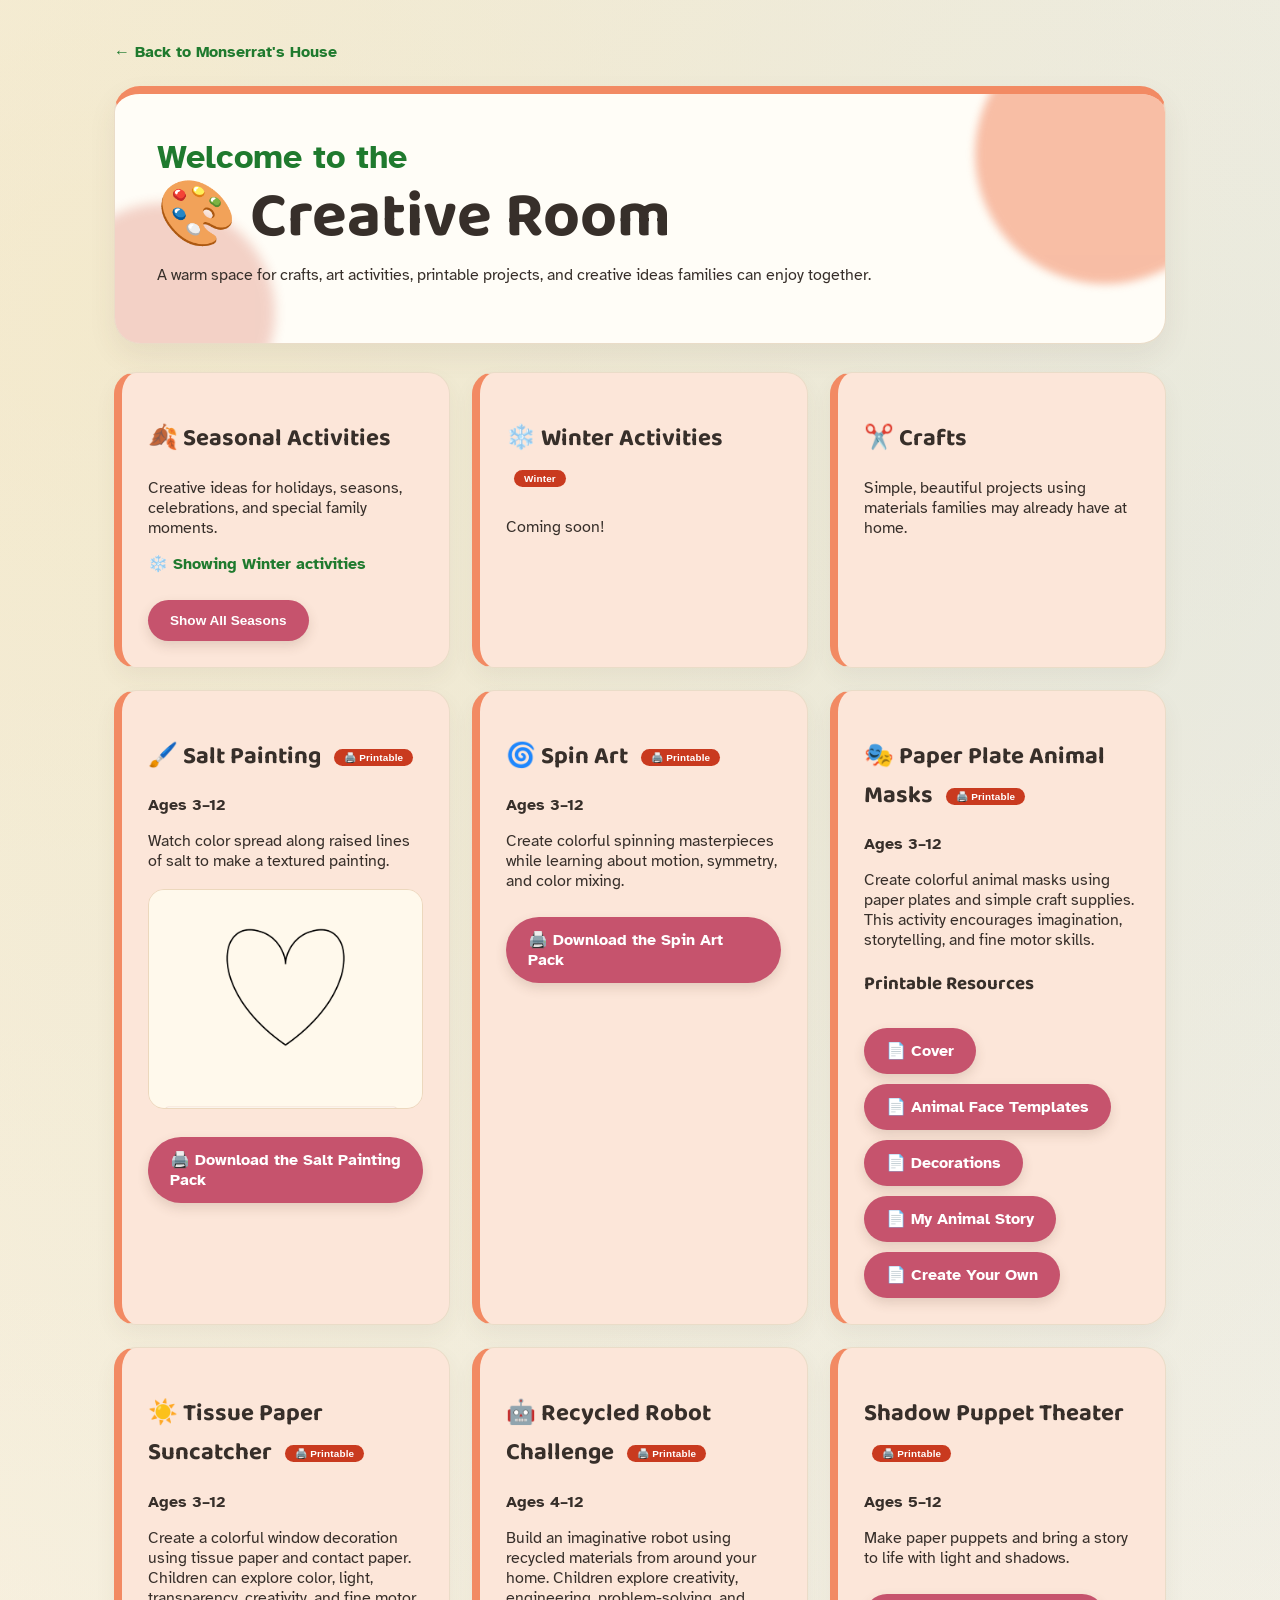
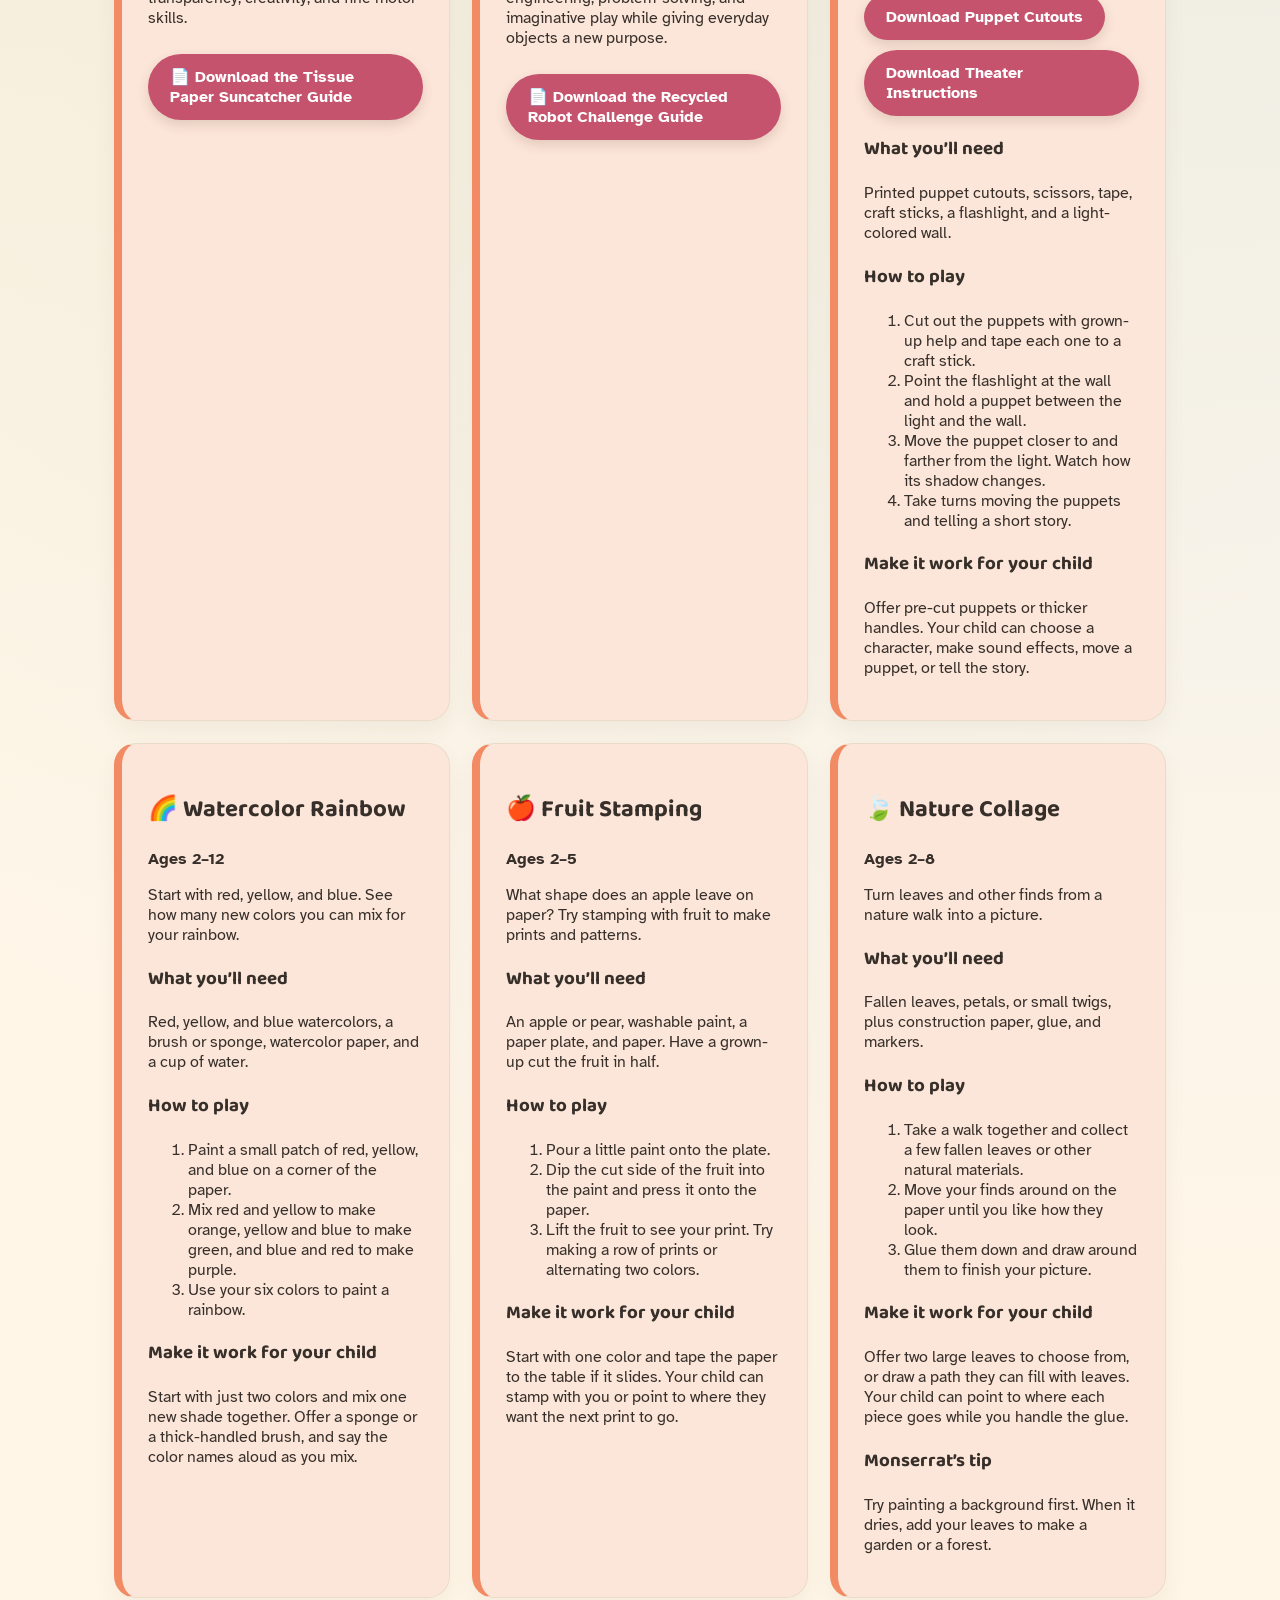
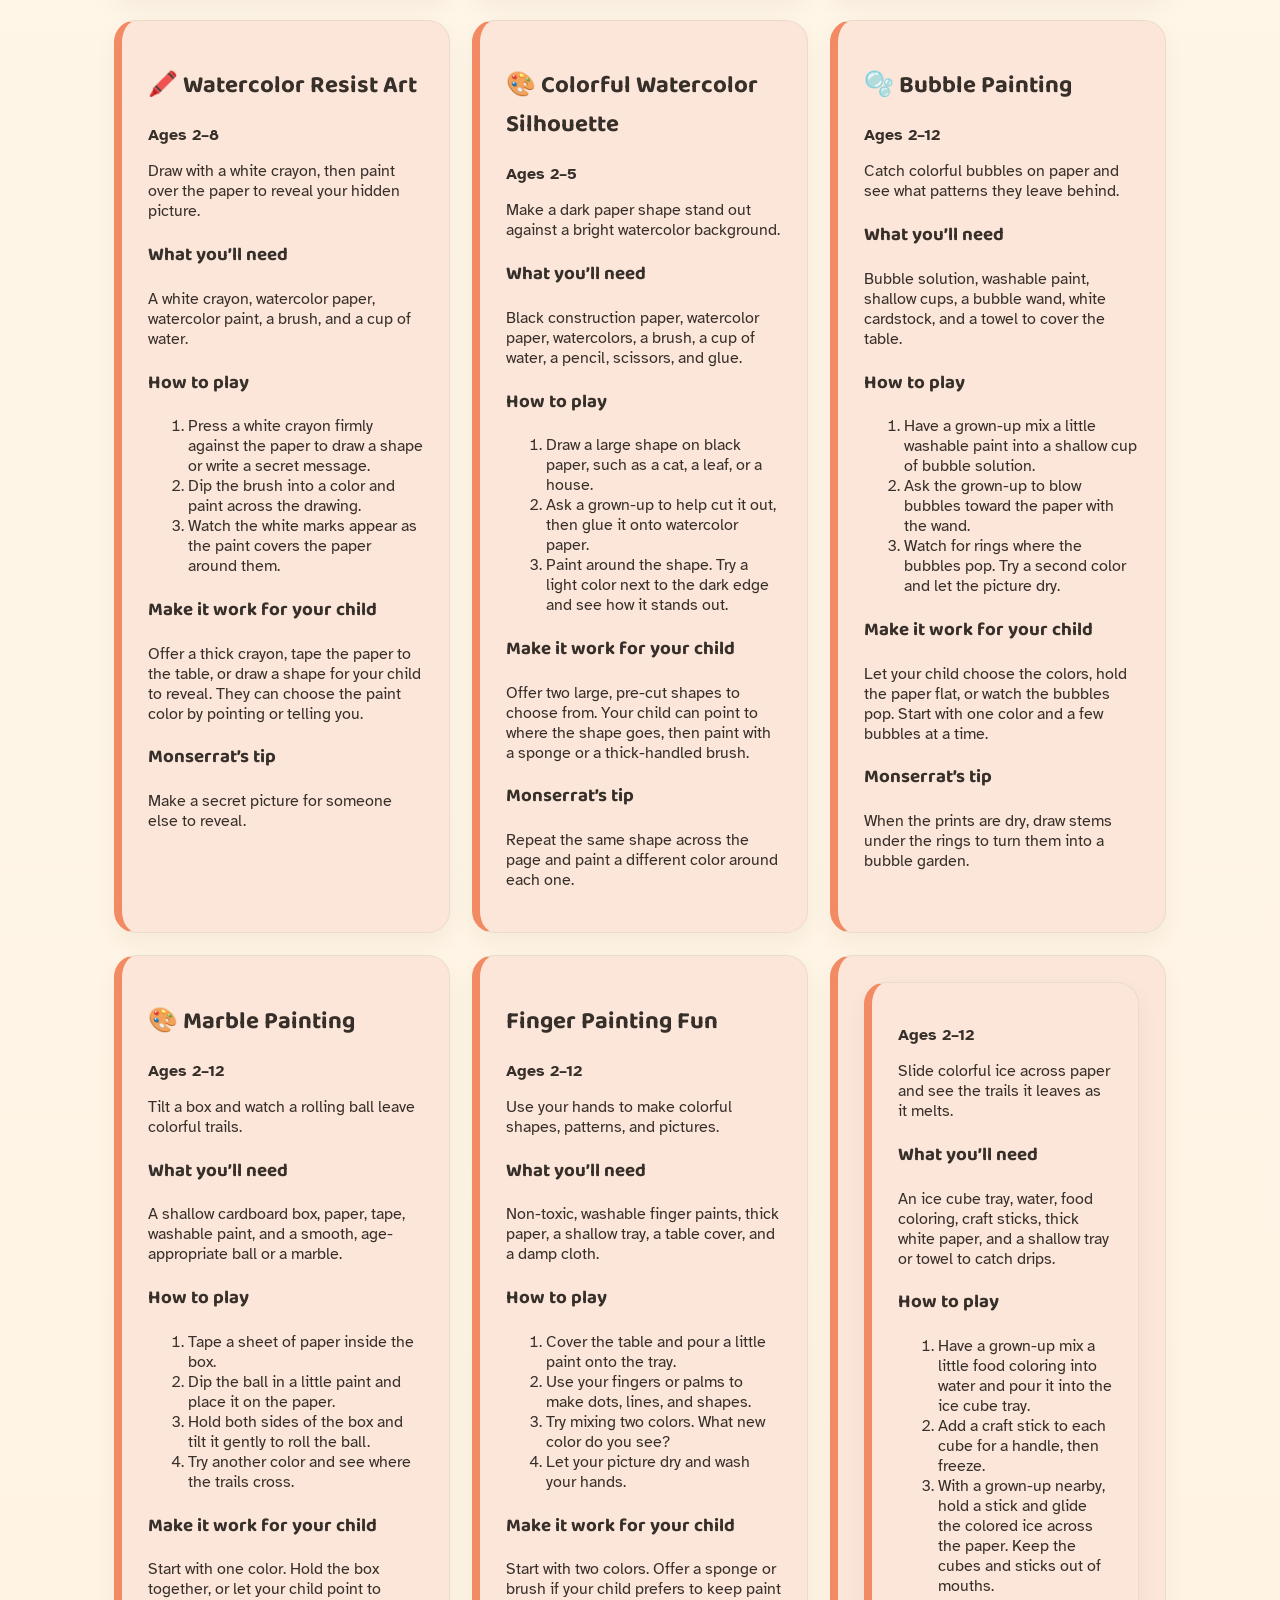
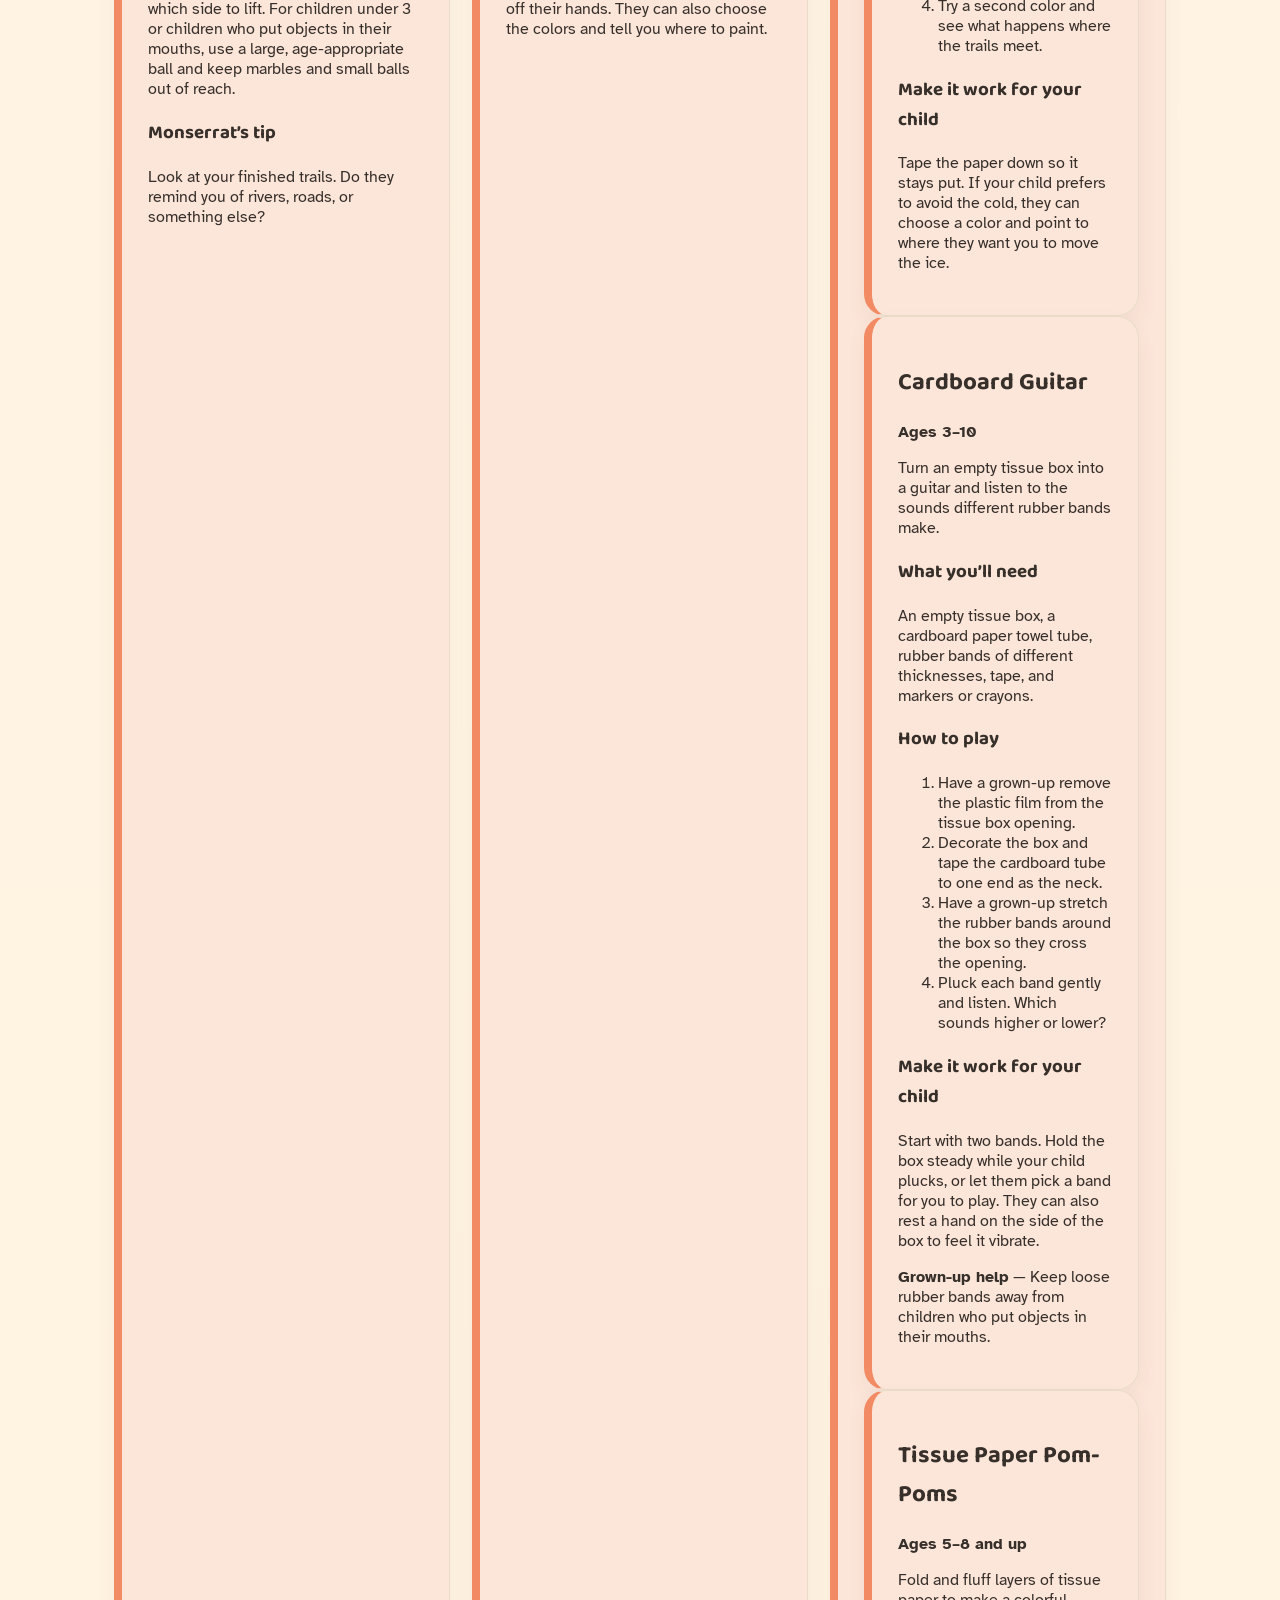
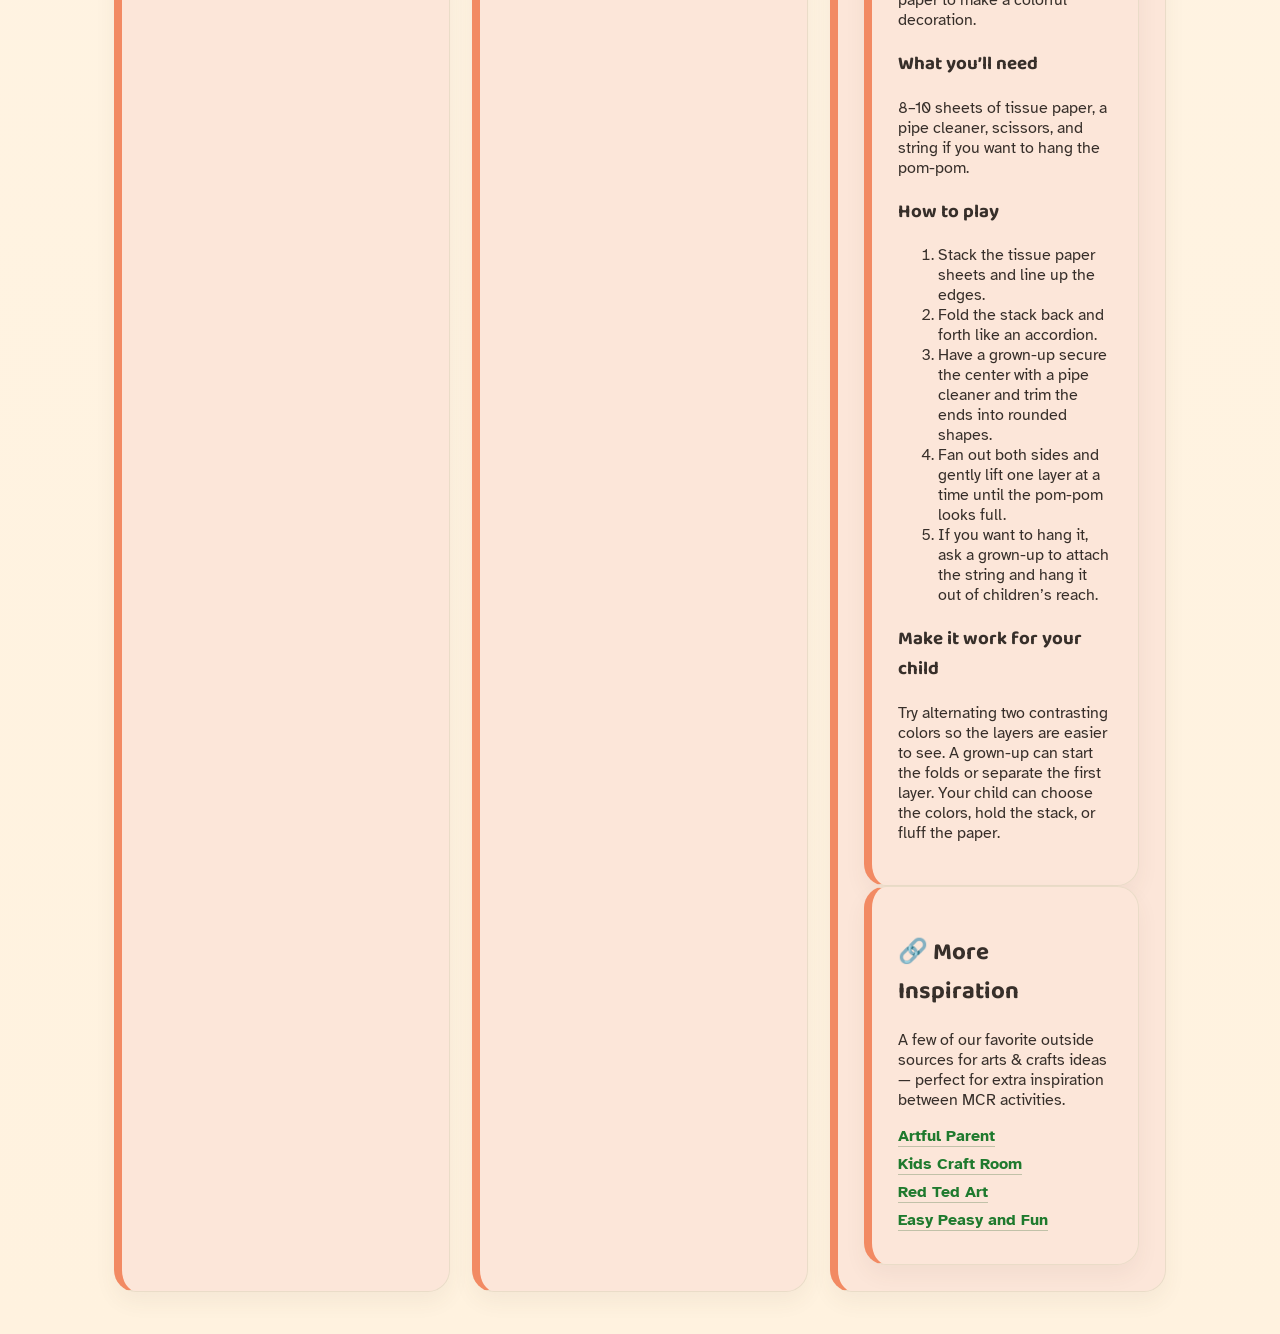
==== creative-room.html @ 38907b96 "Update creative-room.html" ====
<!DOCTYPE html>
<html lang="en">
<head>
  <meta charset="UTF-8" />
  <meta name="viewport" content="width=device-width, initial-scale=1.0" />
  <title>Creative Room | Monserrat's Creative Room</title>
  <link rel="stylesheet" href="style.css" />
</head>
<body>
<a href="#main-content" class="skip-link">Skip to main content</a>
  <main class="room-page creative-page" id="main-content">
    <a class="back-home" href="index.html">← Back to Monserrat's House</a>
    <section class="room-hero">
      <p class="eyebrow">Welcome to the</p>
      <h1>🎨 Creative Room</h1>
      <p>
        A warm space for crafts, art activities, printable projects, and creative ideas families can enjoy together.
      </p>
    </section>

    <section class="room-grid">

      <article>
        <h2>🍂 Seasonal Activities</h2>
        <p>Creative ideas for holidays, seasons, celebrations, and special family moments.</p>
        <p id="season-label" class="season-label"></p>
        <button id="season-toggle" class="download-btn season-toggle-btn" type="button">Show All Seasons</button>
      </article>

      <article class="season-card" data-season="fall">
        <h2>🍁 Leaf Rubbing Art <span class="badge">Fall</span></h2>
        <p><strong>Ages 3–12</strong></p>
        <p>
          Collect a few fallen leaves on a walk, place them under a sheet of
          paper, and rub a crayon sideways across the surface to reveal each
          leaf's veins and shape. A simple way to explore texture, patterns,
          and the outdoors together.
        </p>
      </article>

      <article class="season-card" data-season="fall">
        <h2>🎃 Pumpkin Patch Counting <span class="badge">Fall</span></h2>
        <p><strong>Ages 3–5</strong></p>
        <p>
          Using mini pumpkins (real or drawn), practice counting, sorting by
          size, or simple addition — "if we have 3 big pumpkins and 2 small
          ones, how many altogether?" A hands-on way to mix seasonal fun with
          early math.
        </p>
      </article>

      <article class="season-card" data-season="winter" style="display:none;">
        <h2>❄️ Winter Activities <span class="badge">Winter</span></h2>
        <p>Coming soon!</p>
      </article>

      <article class="season-card" data-season="spring" style="display:none;">
        <h2>🌱 Spring Activities <span class="badge">Spring</span></h2>
        <p>Coming soon!</p>
      </article>

      <article class="season-card" data-season="summer" style="display:none;">
        <h2>☀️ Summer Activities <span class="badge">Summer</span></h2>
        <p>Coming soon!</p>
      </article>

      <article>
        <h2>✂️ Crafts</h2>
        <p>Simple, beautiful projects using materials families may already have at home.</p>
      </article>

      <article>
        <h2>🖌️ Salt Painting <span class="badge">🖨️ Printable</span></h2>
        <p><strong>Ages 3–12</strong></p>
        <p>Watch color spread along raised lines of salt to make a textured painting.</p>
        <img
          class="printable-preview"
          src="./printables/creative-room/salt-painting/MCR_Salt_Painting_Pack_Preview.png"
          alt="Preview of the Salt Painting printable pack"
        >
        <a
          class="download-btn"
          href="/printables/creative-room/salt-painting/MCR_Salt_Painting_Pack_Complete.pdf"
          download>
          🖨️ Download the Salt Painting Pack
        </a>
      </article>

      <article>
        <h2>🌀 Spin Art <span class="badge">🖨️ Printable</span></h2>
        <p><strong>Ages 3–12</strong></p>
        <p>
          Create colorful spinning masterpieces while learning about motion,
          symmetry, and color mixing.
        </p>
        <a
          class="download-btn"
          href="/printables/creative-room/Spin-art/Activity_10_Spin_Art_Pack.pdf"
          download>
          🖨️ Download the Spin Art Pack
        </a>
      </article>

      <article>
        <h2>🎭 Paper Plate Animal Masks <span class="badge">🖨️ Printable</span></h2>
        <p><strong>Ages 3–12</strong></p>
        <p>
          Create colorful animal masks using paper plates and simple craft supplies.
          This activity encourages imagination, storytelling, and fine motor skills.
        </p>
        <h3>Printable Resources</h3>
        <a class="download-btn"
          href="printables/creative-room/paper-plate-animal-masks/Activity_13_Cover.pdf"
          download>
          📄 Cover
        </a>
        <a class="download-btn"
          href="printables/creative-room/paper-plate-animal-masks/Activity_13_Animal_Face_Templates.pdf"
          download>
          📄 Animal Face Templates
        </a>
        <a class="download-btn"
          href="printables/creative-room/paper-plate-animal-masks/Activity_13_Decorations.pdf"
          download>
          📄 Decorations
        </a>
        <a class="download-btn"
          href="printables/creative-room/paper-plate-animal-masks/Activity_13_My_animal_Story.pdf"
          download>
          📄 My Animal Story
        </a>
        <a class="download-btn"
          href="printables/creative-room/paper-plate-animal-masks/Activity_13_Create_Your_Own.pdf"
          download>
          📄 Create Your Own
        </a>
      </article>

      <article>
        <h2>☀️ Tissue Paper Suncatcher <span class="badge">🖨️ Printable</span></h2>
        <p><strong>Ages 3–12</strong></p>
        <p>
          Create a colorful window decoration using tissue paper and contact paper.
          Children can explore color, light, transparency, creativity, and fine motor skills.
        </p>
        <a
          class="download-btn"
          href="printables/creative-room/tissue-paper-suncatcher/Tissue_Paper_Suncatcher.pdf"
          download>
          📄 Download the Tissue Paper Suncatcher Guide
        </a>
      </article>

      <article>
        <h2>🤖 Recycled Robot Challenge <span class="badge">🖨️ Printable</span></h2>
        <p><strong>Ages 4–12</strong></p>
        <p>
          Build an imaginative robot using recycled materials from around your home.
          Children explore creativity, engineering, problem-solving, and imaginative play while giving everyday objects a new purpose.
        </p>
        <a
          class="download-btn"
          href="printables/creative-room/Recycled-Robot-Challenge/Recycled_Robot_Challenge.pdf"
          download>
          📄 Download the Recycled Robot Challenge Guide
        </a>
      </article>

      <article>
        <h2>Shadow Puppet Theater <span class="badge">🖨️ Printable</span></h2>
        <p><strong>Ages 5–12</strong></p>
        <p>Make paper puppets and bring a story to life with light and shadows.</p>
        <div>
          <a class="download-btn" href="/printables/creative-room/Shadow-puppet-theater/MCR_Shadow_Puppet_Cutouts.pdf" download>Download Puppet Cutouts</a>
          <a class="download-btn" href="/printables/creative-room/Shadow-puppet-theater/MCR_Shadow_Puppet_Instructions.pdf" download>Download Theater Instructions</a>
        </div>
        <h3>What you’ll need</h3>
        <p>Printed puppet cutouts, scissors, tape, craft sticks, a flashlight, and a light-colored wall.</p>
        <h3>How to play</h3>
        <ol>
          <li>Cut out the puppets with grown-up help and tape each one to a craft stick.</li>
          <li>Point the flashlight at the wall and hold a puppet between the light and the wall.</li>
          <li>Move the puppet closer to and farther from the light. Watch how its shadow changes.</li>
          <li>Take turns moving the puppets and telling a short story.</li>
        </ol>
        <h3>Make it work for your child</h3>
        <p>Offer pre-cut puppets or thicker handles. Your child can choose a character, make sound effects, move a puppet, or tell the story.</p>
      </article>

  <article>
  <h2>🌈 Watercolor Rainbow</h2>
        <p><strong>Ages 2–12</strong></p>
  <p>Start with red, yellow, and blue. See how many new colors you can mix for your rainbow.</p>

  <h3>What you’ll need</h3>
  <p>Red, yellow, and blue watercolors, a brush or sponge, watercolor paper, and a cup of water.</p>

  <h3>How to play</h3>
  <ol>
    <li>Paint a small patch of red, yellow, and blue on a corner of the paper.</li>
    <li>Mix red and yellow to make orange, yellow and blue to make green, and blue and red to make purple.</li>
    <li>Use your six colors to paint a rainbow.</li>
  </ol>

  <h3>Make it work for your child</h3>
  <p>Start with just two colors and mix one new shade together. Offer a sponge or a thick-handled brush, and say the color names aloud as you mix.</p>
</article>
      <article>
  <h2>🍎 Fruit Stamping</h2>
        <p><strong>Ages 2–5</strong></p>
  <p>What shape does an apple leave on paper? Try stamping with fruit to make prints and patterns.</p>

  <h3>What you’ll need</h3>
  <p>An apple or pear, washable paint, a paper plate, and paper. Have a grown-up cut the fruit in half.</p>

  <h3>How to play</h3>
  <ol>
    <li>Pour a little paint onto the plate.</li>
    <li>Dip the cut side of the fruit into the paint and press it onto the paper.</li>
    <li>Lift the fruit to see your print. Try making a row of prints or alternating two colors.</li>
  </ol>

  <h3>Make it work for your child</h3>
  <p>Start with one color and tape the paper to the table if it slides. Your child can stamp with you or point to where they want the next print to go.</p>
</article>

<article>
  <h2>🍃 Nature Collage</h2>
        <p><strong>Ages 2–8</strong></p>
  <p>Turn leaves and other finds from a nature walk into a picture.</p>

  <h3>What you’ll need</h3>
  <p>Fallen leaves, petals, or small twigs, plus construction paper, glue, and markers.</p>

  <h3>How to play</h3>
  <ol>
    <li>Take a walk together and collect a few fallen leaves or other natural materials.</li>
    <li>Move your finds around on the paper until you like how they look.</li>
    <li>Glue them down and draw around them to finish your picture.</li>
  </ol>

  <h3>Make it work for your child</h3>
  <p>Offer two large leaves to choose from, or draw a path they can fill with leaves. Your child can point to where each piece goes while you handle the glue.</p>

  <h3>Monserrat’s tip</h3>
  <p>Try painting a background first. When it dries, add your leaves to make a garden or a forest.</p>
</article>

<article>
  <h2>🖍️ Watercolor Resist Art</h2>
        <p><strong>Ages 2–8</strong></p>
  <p>Draw with a white crayon, then paint over the paper to reveal your hidden picture.</p>

  <h3>What you’ll need</h3>
  <p>A white crayon, watercolor paper, watercolor paint, a brush, and a cup of water.</p>

  <h3>How to play</h3>
  <ol>
    <li>Press a white crayon firmly against the paper to draw a shape or write a secret message.</li>
    <li>Dip the brush into a color and paint across the drawing.</li>
    <li>Watch the white marks appear as the paint covers the paper around them.</li>
  </ol>

  <h3>Make it work for your child</h3>
  <p>Offer a thick crayon, tape the paper to the table, or draw a shape for your child to reveal. They can choose the paint color by pointing or telling you.</p>

  <h3>Monserrat’s tip</h3>
  <p>Make a secret picture for someone else to reveal.</p>
</article>

<article>
  <h2>🎨 Colorful Watercolor Silhouette</h2>
        <p><strong>Ages 2–5</strong></p>
  <p>Make a dark paper shape stand out against a bright watercolor background.</p>

  <h3>What you’ll need</h3>
  <p>Black construction paper, watercolor paper, watercolors, a brush, a cup of water, a pencil, scissors, and glue.</p>

  <h3>How to play</h3>
  <ol>
    <li>Draw a large shape on black paper, such as a cat, a leaf, or a house.</li>
    <li>Ask a grown-up to help cut it out, then glue it onto watercolor paper.</li>
    <li>Paint around the shape. Try a light color next to the dark edge and see how it stands out.</li>
  </ol>

  <h3>Make it work for your child</h3>
  <p>Offer two large, pre-cut shapes to choose from. Your child can point to where the shape goes, then paint with a sponge or a thick-handled brush.</p>

  <h3>Monserrat’s tip</h3>
  <p>Repeat the same shape across the page and paint a different color around each one.</p>
</article>
<article>
  <h2>🫧 Bubble Painting</h2>
        <p><strong>Ages 2–12</strong></p>
  <p>Catch colorful bubbles on paper and see what patterns they leave behind.</p>

  <h3>What you’ll need</h3>
  <p>Bubble solution, washable paint, shallow cups, a bubble wand, white cardstock, and a towel to cover the table.</p>

  <h3>How to play</h3>
  <ol>
    <li>Have a grown-up mix a little washable paint into a shallow cup of bubble solution.</li>
    <li>Ask the grown-up to blow bubbles toward the paper with the wand.</li>
    <li>Watch for rings where the bubbles pop. Try a second color and let the picture dry.</li>
  </ol>

  <h3>Make it work for your child</h3>
  <p>Let your child choose the colors, hold the paper flat, or watch the bubbles pop. Start with one color and a few bubbles at a time.</p>

  <h3>Monserrat’s tip</h3>
    <p>When the prints are dry, draw stems under the rings to turn them into a bubble garden.</p>
</article>

<article>
  <h2>🎨 Marble Painting</h2>
        <p><strong>Ages 2–12</strong></p>
  <p>Tilt a box and watch a rolling ball leave colorful trails.</p>

  <h3>What you’ll need</h3>
  <p>A shallow cardboard box, paper, tape, washable paint, and a smooth, age-appropriate ball or a marble.</p>

  <h3>How to play</h3>
  <ol>
    <li>Tape a sheet of paper inside the box.</li>
    <li>Dip the ball in a little paint and place it on the paper.</li>
    <li>Hold both sides of the box and tilt it gently to roll the ball.</li>
    <li>Try another color and see where the trails cross.</li>
  </ol>

  <h3>Make it work for your child</h3>
  <p>Start with one color. Hold the box together, or let your child point to which side to lift. For children under 3 or children who put objects in their mouths, use a large, age-appropriate ball and keep marbles and small balls out of reach.</p>

  <h3>Monserrat’s tip</h3>
  <p>Look at your finished trails. Do they remind you of rivers, roads, or something else?</p>
</article>

  <article id="finger-painting-fun">
<h2>Finger Painting Fun</h2>
  <p><strong>Ages 2–12</strong></p>
  <p>Use your hands to make colorful shapes, patterns, and pictures.</p>

  <h3>What you’ll need</h3>
  <p>Non-toxic, washable finger paints, thick paper, a shallow tray,
    a table cover, and a damp cloth.</p>

  <h3>How to play</h3>
  <ol>
    <li>Cover the table and pour a little paint onto the tray.</li>
    <li>Use your fingers or palms to make dots, lines, and shapes.</li>
    <li>Try mixing two colors. What new color do you see?</li>
    <li>Let your picture dry and wash your hands.</li>
  </ol>

  <h3>Make it work for your child</h3>
  <p>Start with two colors. Offer a sponge or brush if your child
    prefers to keep paint off their hands. They can also choose the
    colors and tell you where to paint.</p>
</article>
<article>
 <article id="ice-painting">
  <p><strong>Ages 2–12</strong></p>
  <p>Slide colorful ice across paper and see the trails it leaves as it melts.</p>

  <h3>What you’ll need</h3>
  <p>An ice cube tray, water, food coloring, craft sticks, thick white paper,
    and a shallow tray or towel to catch drips.</p>

  <h3>How to play</h3>
  <ol>
    <li>Have a grown-up mix a little food coloring into water and pour it
      into the ice cube tray.</li>
    <li>Add a craft stick to each cube for a handle, then freeze.</li>
    <li>With a grown-up nearby, hold a stick and glide the colored ice
      across the paper. Keep the cubes and sticks out of mouths.</li>
    <li>Try a second color and see what happens where the trails meet.</li>
  </ol>

  <h3>Make it work for your child</h3>
  <p>Tape the paper down so it stays put. If your child prefers to avoid
    the cold, they can choose a color and point to where they want you
    to move the ice.</p>
</article>

<article>
  <h2>Cardboard Guitar</h2>
  <p><strong>Ages 3–10</strong></p>
  <p>Turn an empty tissue box into a guitar and listen to the sounds
    different rubber bands make.</p>

  <h3>What you’ll need</h3>
  <p>An empty tissue box, a cardboard paper towel tube, rubber bands
    of different thicknesses, tape, and markers or crayons.</p>

  <h3>How to play</h3>
  <ol>
    <li>Have a grown-up remove the plastic film from the tissue box opening.</li>
    <li>Decorate the box and tape the cardboard tube to one end as the neck.</li>
    <li>Have a grown-up stretch the rubber bands around the box so they
      cross the opening.</li>
    <li>Pluck each band gently and listen. Which sounds higher or lower?</li>
  </ol>

  <h3>Make it work for your child</h3>
  <p>Start with two bands. Hold the box steady while your child plucks,
    or let them pick a band for you to play. They can also rest a hand
    on the side of the box to feel it vibrate.</p>

  <p><strong>Grown-up help</strong> — Keep loose rubber bands away from
    children who put objects in their mouths.</p>
</article>

<article>
  <h2>Tissue Paper Pom-Poms</h2>
  <p><strong>Ages 5–8 and up</strong></p>
  <p>Fold and fluff layers of tissue paper to make a colorful decoration.</p>

  <h3>What you’ll need</h3>
  <p>8–10 sheets of tissue paper, a pipe cleaner, scissors,
    and string if you want to hang the pom-pom.</p>

  <h3>How to play</h3>
  <ol>
    <li>Stack the tissue paper sheets and line up the edges.</li>
    <li>Fold the stack back and forth like an accordion.</li>
    <li>Have a grown-up secure the center with a pipe cleaner
      and trim the ends into rounded shapes.</li>
    <li>Fan out both sides and gently lift one layer at a time
      until the pom-pom looks full.</li>
    <li>If you want to hang it, ask a grown-up to attach the string
      and hang it out of children’s reach.</li>
  </ol>

  <h3>Make it work for your child</h3>
  <p>Try alternating two contrasting colors so the layers are easier
    to see. A grown-up can start the folds or separate the first layer.
    Your child can choose the colors, hold the stack, or fluff the paper.</p>
</article>

<article>
  <h2>🔗 More Inspiration</h2>
  <p>A few of our favorite outside sources for arts &amp; crafts ideas — perfect for extra inspiration between MCR activities.</p>
  <ul class="link-list">
    <li><a href="https://artfulparent.com" target="_blank" rel="noopener">Artful Parent</a></li>
    <li><a href="https://kidscraftroom.com" target="_blank" rel="noopener">Kids Craft Room</a></li>
    <li><a href="https://www.redtedart.com" target="_blank" rel="noopener">Red Ted Art</a></li>
    <li><a href="https://www.easypeasyandfun.com" target="_blank" rel="noopener">Easy Peasy and Fun</a></li>
  </ul>
</article>

    </section>

    <script>
      (function () {
        var month = new Date().getMonth();
        var season;
        if (month >= 8 && month <= 10) season = "fall";
        else if (month === 11 || month <= 1) season = "winter";
        else if (month >= 2 && month <= 4) season = "spring";
        else season = "summer";

        var labels = {
          fall: "🍂 Showing Fall activities",
          winter: "❄️ Showing Winter activities",
          spring: "🌱 Showing Spring activities",
          summer: "☀️ Showing Summer activities"
        };

        var cards = document.querySelectorAll(".season-card");
        var label = document.getElementById("season-label");
        var toggleBtn = document.getElementById("season-toggle");
        var showingAll = false;

        function applyFilter() {
          cards.forEach(function (card) {
            var matches = card.getAttribute("data-season") === season;
            card.style.display = (showingAll || matches) ? "" : "none";
          });
          label.textContent = showingAll ? "Showing all seasons" : labels[season];
          toggleBtn.textContent = showingAll ? "Show Current Season Only" : "Show All Seasons";
        }

        toggleBtn.addEventListener("click", function () {
          showingAll = !showingAll;
          applyFilter();
        });

        applyFilter();
      })();
    </script>

  </main>
</body>
</html>
---- style.css ----
@import url('https://fonts.googleapis.com/css2?family=Atkinson+Hyperlegible&family=Baloo+2:wght@500;700;800&display=swap');

* { box-sizing: border-box; }

:root {
  --cream: #fff8ed;
  --paper: #fffdf7;
  --ink: #372f2a;
  --sage: #1f7a2e;
  --coral: #c93a1f;
  --border: #eadcc8;
  --shadow: 0 18px 45px rgba(90, 70, 45, .14);
}

html { scroll-behavior: smooth; }

h1, h2, h3 {
  font-family: "Baloo 2", Georgia, sans-serif;
}

body {
  margin: 0;
  color: var(--ink);
  font-family: "Atkinson Hyperlegible", Georgia, "Times New Roman", serif;
  background:
    radial-gradient(circle at 8% 4%, rgba(246, 222, 160, .42), transparent 30%),
    radial-gradient(circle at 92% 7%, rgba(207, 226, 239, .55), transparent 32%),
    linear-gradient(180deg, #fff8ed, #fff2df);
}

.topbar {
  display: grid;
  grid-template-columns: auto minmax(260px, 520px) auto;
  gap: 28px;
  align-items: center;
  padding: 24px 34px 16px;
}

.brand {
  display: flex;
  align-items: center;
  gap: 12px;
  text-decoration: none;
  color: inherit;
}

.brand-house { font-size: 2.7rem; }
.brand-butterfly { font-size: 1.9rem; }

.brand-name {
  display: block;
  font-family: Arial, sans-serif;
  font-size: 2.75rem;
  font-weight: 900;
  line-height: .9;
  letter-spacing: -.05em;
}

.brand-name span:nth-child(1),
.brand-name span:nth-child(6),
.brand-name span:nth-child(9) { color: #d69a22; }

.brand-name span:nth-child(2),
.brand-name span:nth-child(7) { color: #2f6283; }

.brand-name span:nth-child(3),
.brand-name span:nth-child(8) { color: #5f7446; }

.brand-name span:nth-child(4),
.brand-name span:nth-child(10) { color: #b95568; }

.brand-name span:nth-child(5) { color: #2d2b32; }

.brand-subtitle {
  display: block;
  margin-top: 6px;
  font-family: Arial, sans-serif;
  text-transform: uppercase;
  letter-spacing: .24rem;
  font-weight: 800;
  color: #6b3f34;
}

.search-box {
  display: flex;
  align-items: center;
  gap: 10px;
  background: var(--paper);
  border: 1px solid var(--border);
  border-radius: 18px;
  padding: 13px 16px;
  box-shadow: 0 8px 20px rgba(90, 70, 45, .06);
}

.search-box input {
  width: 100%;
  border: 0;
  background: transparent;
  font-size: 1rem;
  outline: none;
}

.top-actions {
  display: flex;
  gap: 12px;
}

.top-actions button {
  border: 1px solid var(--border);
  background: var(--paper);
  border-radius: 16px;
  padding: 12px 16px;
  cursor: pointer;
  font-weight: 800;
}

.adapt-button {
  background: var(--sage) !important;
  color: white;
  border-color: var(--sage) !important;
}

.room-nav {
  display: grid;
  grid-template-columns: repeat(7, 1fr);
  gap: 6px;
  padding: 0 28px 12px;
}

.tab {
  color: #2f2a26;
  text-align: center;
  text-decoration: none;
  padding: 16px 10px;
  border-radius: 16px;
  font-family: Arial, sans-serif;
  border: 1px solid rgba(0,0,0,.08);
  box-shadow: 0 6px 14px rgba(90,70,45,.07);
  transition: transform .2s ease, box-shadow .2s ease;
}

.tab:hover {
  transform: translateY(-2px);
  box-shadow: 0 10px 18px rgba(90,70,45,.12);
}

.tab strong { display: block; font-size: .9rem; }
.tab span { display: block; font-size: .76rem; margin-top: 4px; }

.welcome { background: #f9c94d; }
.creative { background: #f28a63; }
.learning { background: #7bc4e8; }
.play { background: #ffc93c; }
.parent { background: #a3cf6b; }
.family { background: #f0a05a; }
.kindness { background: #c294e0; }

.hero {
  display: grid;
  grid-template-columns: 38% 62%;
  min-height: 700px;
  align-items: center;
  padding: 44px 60px 24px;
}

.hero-copy {
  max-width: 580px;
  z-index: 2;
}

.eyebrow {
  margin: 0 0 10px;
  color: var(--sage);
  font-size: 2.1rem;
  font-weight: 800;
}

h1 {
  margin: 0;
  font-size: clamp(3.5rem, 6vw, 6.4rem);
  line-height: .95;
}

h1 span {
  display: block;
}

h1 span:first-child {
  font-family: Arial, sans-serif;
  font-weight: 900;
  color: #b95568;
}

h1 span:last-child {
  color: #4f6d4a;
}

.divider {
  margin: 22px 0;
  font-size: 1.4rem;
  color: #6d8c54;
}

.motto {
  font-size: 1.55rem;
  color: var(--sage);
  font-weight: 800;
}

.intro {
  font-size: 1.15rem;
  line-height: 1.65;
}

.door-button {
  display: inline-block;
  margin-top: 22px;
  background: var(--coral);
  color: white;
  padding: 16px 32px;
  border-radius: 999px;
  text-decoration: none;
  font-family: Arial, sans-serif;
  font-weight: 800;
  box-shadow: 0 8px 22px rgba(150,80,65,.22);
  transition: transform .2s ease, filter .2s ease;
}

.door-button:hover {
  transform: translateY(-2px);
  filter: brightness(1.04);
}

.door-button.small {
  padding: 13px 24px;
  font-size: .95rem;
}

.hero-art img {
  width: min(160%, 1250px);
  max-width: none;
  height: auto;
  display: block;
  transform: translateX(-50px);
  filter: drop-shadow(0 24px 40px rgba(90,70,45,.15));
}
.butterfly {
  position: absolute;
  font-size: 2rem;
  animation: float 8s ease-in-out infinite;
  z-index: 5;
}

.butterfly-one { left: 18%; top: 76px; }
.butterfly-two { right: 16%; top: 125px; animation-delay: 2s; }

@keyframes float {
  0%, 100% { transform: translateY(0); }
  50% { transform: translateY(-16px); }
}

.features {
  display: grid;
  grid-template-columns: repeat(5, 1fr);
  margin: 20px 56px;
  background: rgba(255,253,247,.92);
  border: 1px solid var(--border);
  border-radius: 22px;
  overflow: hidden;
  box-shadow: 0 10px 25px rgba(90,70,45,.08);
}

.features article {
  text-align: center;
  padding: 26px 22px;
  border-right: 1px solid var(--border);
}

.features article:last-child { border-right: 0; }

.features strong {
  display: block;
  margin: 8px 0;
}

.features span {
  display: block;
  font-size: .92rem;
}

.preview-room {
  max-width: 980px;
  margin: 38px auto;
  text-align: center;
  background: #fff0ec;
  border: 1px solid #efcfc7;
  border-radius: 24px;
  padding: 38px;
  box-shadow: 0 10px 24px rgba(90,70,45,.07);
}

.preview-room h2 {
  color: #b95568;
}

.footer {
  max-width: 900px;
  margin: 30px auto 40px;
  background: #eef2d9;
  color: var(--sage);
  text-align: center;
  border-radius: 18px;
  padding: 18px;
  font-weight: 800;
}

.room-page {
  max-width: 1100px;
  margin: 0 auto;
  padding: 42px 24px;
}

.back-home {
  display: inline-block;
  margin-bottom: 24px;
  color: var(--sage);
  font-weight: 800;
  text-decoration: none;
}

.room-hero {
  background: var(--paper);
  border: 1px solid var(--border);
  border-radius: 26px;
  padding: 42px;
  box-shadow: 0 12px 28px rgba(90,70,45,.08);
}

.room-hero h1 {
  font-size: clamp(2.7rem, 5vw, 4.8rem);
}

.room-grid {
  display: grid;
  grid-template-columns: repeat(3, 1fr);
  gap: 22px;
  margin-top: 28px;
}

.room-grid article {
  background: var(--paper);
  border: 1px solid var(--border);
  border-radius: 22px;
  padding: 26px;
  box-shadow: 0 10px 22px rgba(90,70,45,.06);
}

.adapt-panel {
  position: fixed;
  inset: 0;
  background: rgba(55,47,42,.28);
  display: none;
  justify-content: flex-end;
  z-index: 20;
}

.adapt-panel.open {
  display: flex;
}

.adapt-card {
  width: min(380px, 92vw);
  background: var(--paper);
  padding: 28px;
  border-left: 1px solid var(--border);
  box-shadow: -10px 0 30px rgba(0,0,0,.18);
}

.close-adapt {
  float: right;
  font-size: 2rem;
  border: 0;
  background: transparent;
  cursor: pointer;
}

.adapt-card button:not(.close-adapt) {
  width: 100%;
  margin: 8px 0;
  padding: 14px;
  border: 1px solid var(--border);
  border-radius: 12px;
  background: white;
  cursor: pointer;
  font-weight: 800;
}

.sr-only {
  position: absolute;
  left: -9999px;
}

a:focus,
button:focus,
input:focus {
  outline: 4px solid #315f42;
  outline-offset: 4px;
}

body.large-text { font-size: 120%; }
body.simple-font { font-family: Arial, sans-serif; }

body.high-contrast {
  background: #fff;
  color: #111;
}

body.high-contrast .tab,
body.high-contrast .features,
body.high-contrast .preview-room,
body.high-contrast .footer,
body.high-contrast .search-box,
body.high-contrast button,
body.high-contrast .room-hero,
body.high-contrast .room-grid article {
  border: 2px solid #111;
}

body.reduce-motion *,
body.reduce-motion .butterfly {
  animation: none !important;
}

@media (prefers-reduced-motion: reduce) {
  html { scroll-behavior: auto; }
  .butterfly { animation: none !important; }
}

@media (max-width: 1050px) {
  .topbar {
    grid-template-columns: 1fr;
  }

  .room-nav {
    grid-template-columns: repeat(2, 1fr);
  }

  .hero {
    grid-template-columns: 1fr;
    padding: 28px 24px;
  }

  .hero-art {
    min-height: 420px;
  }

  .features,
  .room-grid {
    grid-template-columns: 1fr;
  }

  .features {
    margin: 20px 24px;
  }

  .features article {
    border-right: 0;
    border-bottom: 1px solid var(--border);
  }
}
/* ==================================================
   PRINTABLE LIBRARY
================================================== */
.printable-resource {
  max-width: 700px;
  margin: 32px auto;
  padding: 24px;
  text-align: center;
  background: #fff7e8;
  border: 1px solid #ecd8bd;
  border-radius: 20px;
}

.printable-resource h2 {
  margin-top: 0;
  color: #406d4d;
}

.download-btn {
  display: inline-block;
  margin-top: 10px;
  padding: 13px 22px;
  border-radius: 999px;
  background: #c6536d;
  color: #ffffff;
  font-weight: 700;
  text-decoration: none;
  box-shadow: 0 5px 12px rgba(91, 61, 45, 0.16);
  transition:
    transform 0.2s ease,
    box-shadow 0.2s ease;
}

.download-btn:hover {
  transform: translateY(-2px);
  box-shadow: 0 7px 16px rgba(91, 61, 45, 0.22);
}

.download-btn:focus-visible {
  outline: 3px solid #406d4d;
  outline-offset: 4px;
}

@media (prefers-reduced-motion: reduce) {
  .download-btn {
    transition: none;
  }

  .download-btn:hover {
    transform: none;
  }
}

/* ==========================================
   Printable Preview Image
========================================== */

.printable-preview {
  display: block;
  width: 100%;
  max-width: 440px;
  height: 220px;
  object-fit: cover;
  margin: 18px auto;
  border-radius: 16px;
  border: 1px solid #ecd8bd;
}

/* ==========================================
   Room Grid Card Hover (adds to existing .room-grid article)
========================================== */
.room-grid article {
  transition: transform 0.2s ease, box-shadow 0.2s ease;
}
.room-grid article:hover {
  transform: translateY(-3px);
  box-shadow: 0 14px 28px rgba(90, 70, 45, .12);
}
@media (prefers-reduced-motion: reduce) {
  .room-grid article {
    transition: none;
  }
  .room-grid article:hover {
    transform: none;
  }
}

/* ==========================================
   Printable Badge
========================================== */
.badge {
  display: inline-block;
  font-family: Arial, sans-serif;
  font-size: 0.62rem;
  font-weight: 700;
  letter-spacing: 0.02em;
  background: var(--coral);
  color: white;
  border: none;
  border-radius: 999px;
  padding: 3px 10px;
  margin-left: 8px;
  vertical-align: middle;
}

/* ==========================================
   External Link List (More Inspiration card)
========================================== */
.link-list {
  list-style: none;
  padding: 0;
  margin: 14px 0 0;
}
.link-list li {
  margin-bottom: 8px;
}
.link-list a {
  color: var(--sage);
  font-weight: 700;
  text-decoration: none;
  border-bottom: 1px solid rgba(56, 107, 55, .3);
}
.link-list a:hover {
  border-bottom-color: var(--sage);
}

/* ==========================================
   Seasonal Activities Toggle
========================================== */
.season-label {
  font-weight: 700;
  color: var(--sage);
  margin-top: 10px;
}

.season-toggle-btn {
  border: none;
  cursor: pointer;
  font-family: Arial, sans-serif;
  font-size: 0.85rem;
}

/* ==========================================
   Category Sections (Kindness Corner style)
========================================== */
.category-section {
  margin-top: 40px;
}

.category-title {
  color: var(--sage);
  font-size: 1.8rem;
  margin-bottom: 6px;
}

.category-desc {
  margin-top: 0;
  margin-bottom: 6px;
  max-width: 700px;
}

/* ==========================================
   Room Accent Colors (per-room identity)
========================================== */
.creative-page  { --room-accent: #f28a63; }
.learning-page  { --room-accent: #7bc4e8; }
.play-page      { --room-accent: #ffc93c; }
.parent-page    { --room-accent: #a3cf6b; }
.family-page    { --room-accent: #f0a05a; }
.kindness-page  { --room-accent: #c294e0; }

.room-hero {
  position: relative;
  overflow: hidden;
  border-top: 8px solid var(--room-accent, var(--border));
}

.room-hero > * {
  position: relative;
  z-index: 1;
}

.room-hero::before {
  content: "";
  position: absolute;
  top: -70px;
  right: -70px;
  width: 260px;
  height: 260px;
  border-radius: 50%;
  background: var(--room-accent, transparent);
  opacity: 0.55;
  filter: blur(4px);
  z-index: 0;
}

.room-hero::after {
  content: "";
  position: absolute;
  bottom: -80px;
  left: -60px;
  width: 220px;
  height: 220px;
  border-radius: 50%;
  background: var(--coral);
  opacity: 0.22;
  filter: blur(6px);
  z-index: 0;
}

.room-grid article {
  border-left: 8px solid var(--room-accent, var(--border));
  background: color-mix(in srgb, var(--room-accent, var(--border)) 20%, var(--paper));
}

.room-grid article:hover {
  background: color-mix(in srgb, var(--room-accent, var(--border)) 30%, var(--paper));
}

/* ==========================================
   Card Entrance Animation
========================================== */
@keyframes cardRise {
  from { opacity: 0; transform: translateY(14px); }
  to   { opacity: 1; transform: translateY(0); }
}

.room-grid article {
  animation: cardRise 0.5s ease both;
}

.room-grid article:nth-child(1) { animation-delay: 0.02s; }
.room-grid article:nth-child(2) { animation-delay: 0.06s; }
.room-grid article:nth-child(3) { animation-delay: 0.10s; }
.room-grid article:nth-child(4) { animation-delay: 0.14s; }
.room-grid article:nth-child(5) { animation-delay: 0.18s; }
.room-grid article:nth-child(6) { animation-delay: 0.22s; }
.room-grid article:nth-child(7) { animation-delay: 0.26s; }
.room-grid article:nth-child(8) { animation-delay: 0.30s; }
.room-grid article:nth-child(9) { animation-delay: 0.34s; }
.room-grid article:nth-child(n+10) { animation-delay: 0.36s; }

body.reduce-motion .room-grid article,
body.reduce-motion .room-hero::before {
  animation: none !important;
  opacity: 1 !important;
}

@media (prefers-reduced-motion: reduce) {
  .room-grid article {
    animation: none !important;
    opacity: 1 !important;
  }
}

/* ==========================================
   Search Results Dropdown
========================================== */
.search-results {
  display: none;
  position: absolute;
  top: calc(100% + 8px);
  left: 0;
  right: 0;
  background: var(--paper);
  border: 1px solid var(--border);
  border-radius: 16px;
  box-shadow: 0 14px 32px rgba(90, 70, 45, .18);
  max-height: 420px;
  overflow-y: auto;
  z-index: 30;
}

.search-results.open {
  display: block;
}

.search-result {
  display: flex;
  align-items: flex-start;
  justify-content: space-between;
  gap: 10px;
  padding: 12px 18px;
  border-bottom: 1px solid var(--border);
}

.search-result:last-child {
  border-bottom: none;
}

.search-result:hover,
.search-result:focus-within {
  background: #fff3e9;
}

.search-result-link {
  display: flex;
  flex-direction: column;
  gap: 2px;
  text-decoration: none;
  color: var(--ink);
  flex: 1;
  min-width: 0;
}

.search-favorite-btn {
  background: none;
  border: none;
  cursor: pointer;
  font-size: 1.3rem;
  line-height: 1;
  color: var(--coral);
  padding: 2px 4px;
  flex-shrink: 0;
}

.search-favorite-btn:hover {
  transform: scale(1.15);
}

.search-result-title {
  font-weight: 800;
}

.search-result-room {
  font-family: Arial, sans-serif;
  font-size: 0.75rem;
  color: var(--sage);
  font-weight: 700;
  text-transform: uppercase;
  letter-spacing: 0.03em;
}

.search-result-desc {
  font-size: 0.9rem;
  color: #6b6259;
}

.search-empty {
  padding: 16px 18px;
  color: #6b6259;
  font-style: italic;
}

/* ==========================================
   Favorites Panel
========================================== */
.favorite-item {
  display: flex;
  flex-direction: column;
  gap: 2px;
  padding: 12px 0;
  border-bottom: 1px solid var(--border);
  text-decoration: none;
  color: var(--ink);
}

.favorite-item:last-child {
  border-bottom: none;
}

.favorite-item-title {
  font-weight: 800;
}

.favorite-item-room {
  font-family: Arial, sans-serif;
  font-size: 0.75rem;
  color: var(--sage);
  font-weight: 700;
  text-transform: uppercase;
  letter-spacing: 0.03em;
}

.favorites-empty {
  color: #6b6259;
  font-style: italic;
}

/* ==========================================
   Skip to Main Content Link
========================================== */
.skip-link {
  position: absolute;
  top: -60px;
  left: 12px;
  background: var(--sage);
  color: white;
  padding: 12px 20px;
  border-radius: 8px;
  font-weight: 800;
  text-decoration: none;
  z-index: 100;
  transition: top 0.2s ease;
}

.skip-link:focus {
  top: 12px;
}

@media (prefers-reduced-motion: reduce) {
  .skip-link {
    transition: none;
  }
}

/* Homepage responsive and accessibility corrections — 2026-11 */
/* Keep the artwork within the viewport without hiding other page content. */
.hero { grid-template-columns: minmax(0, 38fr) minmax(0, 62fr); }
.hero-copy, .hero-art { min-width: 0; }
.hero-art { position: relative; }
.hero-art img {
  width: 100%;
  max-width: 100%;
  height: auto;
  transform: none;
}
.search-box { position: relative; min-width: 0; }
.search-box input { min-width: 0; }
.brand { min-width: 0; }
.brand-text { min-width: 0; }
.room-nav { grid-template-columns: repeat(7, minmax(0, 1fr)); }
.tab { min-width: 0; overflow-wrap: anywhere; }
.preview-room, .footer { width: calc(100% - 48px); }
.adapt-card { max-height: 100dvh; overflow-y: auto; }
[data-setting][aria-pressed="true"] { background: #e5f1df !important; border-color: #315f42 !important; }
body.reduce-motion *, body.reduce-motion *::before, body.reduce-motion *::after {
  animation: none !important;
  transition: none !important;
  scroll-behavior: auto !important;
}
body.reduce-motion { scroll-behavior: auto; }
@media (prefers-reduced-motion: reduce) {
  *, *::before, *::after { animation: none !important; transition: none !important; scroll-behavior: auto !important; }
}
@media (max-width: 1050px) {
  .topbar { grid-template-columns: minmax(0, 1fr); gap: 14px; padding: 20px 24px; }
  .room-nav { grid-template-columns: repeat(2, minmax(0, 1fr)); padding: 0 24px 12px; }
  .hero { grid-template-columns: minmax(0, 1fr); min-height: 0; }
  .hero-art { min-height: 0; }
  .hero-art img { width: 100%; }
}
@media (max-width: 520px) {
  .topbar { padding: 16px; }
  .brand-name { font-size: clamp(1.65rem, 8vw, 2.5rem); }
  .brand-house { font-size: 2rem; }
  .brand-butterfly { font-size: 1.4rem; }
  .brand-subtitle { letter-spacing: .12rem; font-size: .8rem; }
  .top-actions { flex-wrap: wrap; }
  .room-nav { padding: 0 12px 12px; gap: 6px; }
  .tab { padding: 12px 6px; }
  .tab strong { font-size: .82rem; }
  .tab span { font-size: .7rem; }
  .hero { padding: 24px 16px; }
  .hero h1 { font-size: clamp(2.4rem, 10vw, 3.5rem); overflow-wrap: anywhere; }
  .eyebrow { font-size: 1.5rem; }
  .motto { font-size: 1.25rem; }
  .features { margin: 16px; }
  .preview-room, .footer { width: calc(100% - 32px); margin-left: auto; margin-right: auto; }
  .preview-room { padding: 24px 16px; }
  .room-hero { padding: 24px 18px; }
}
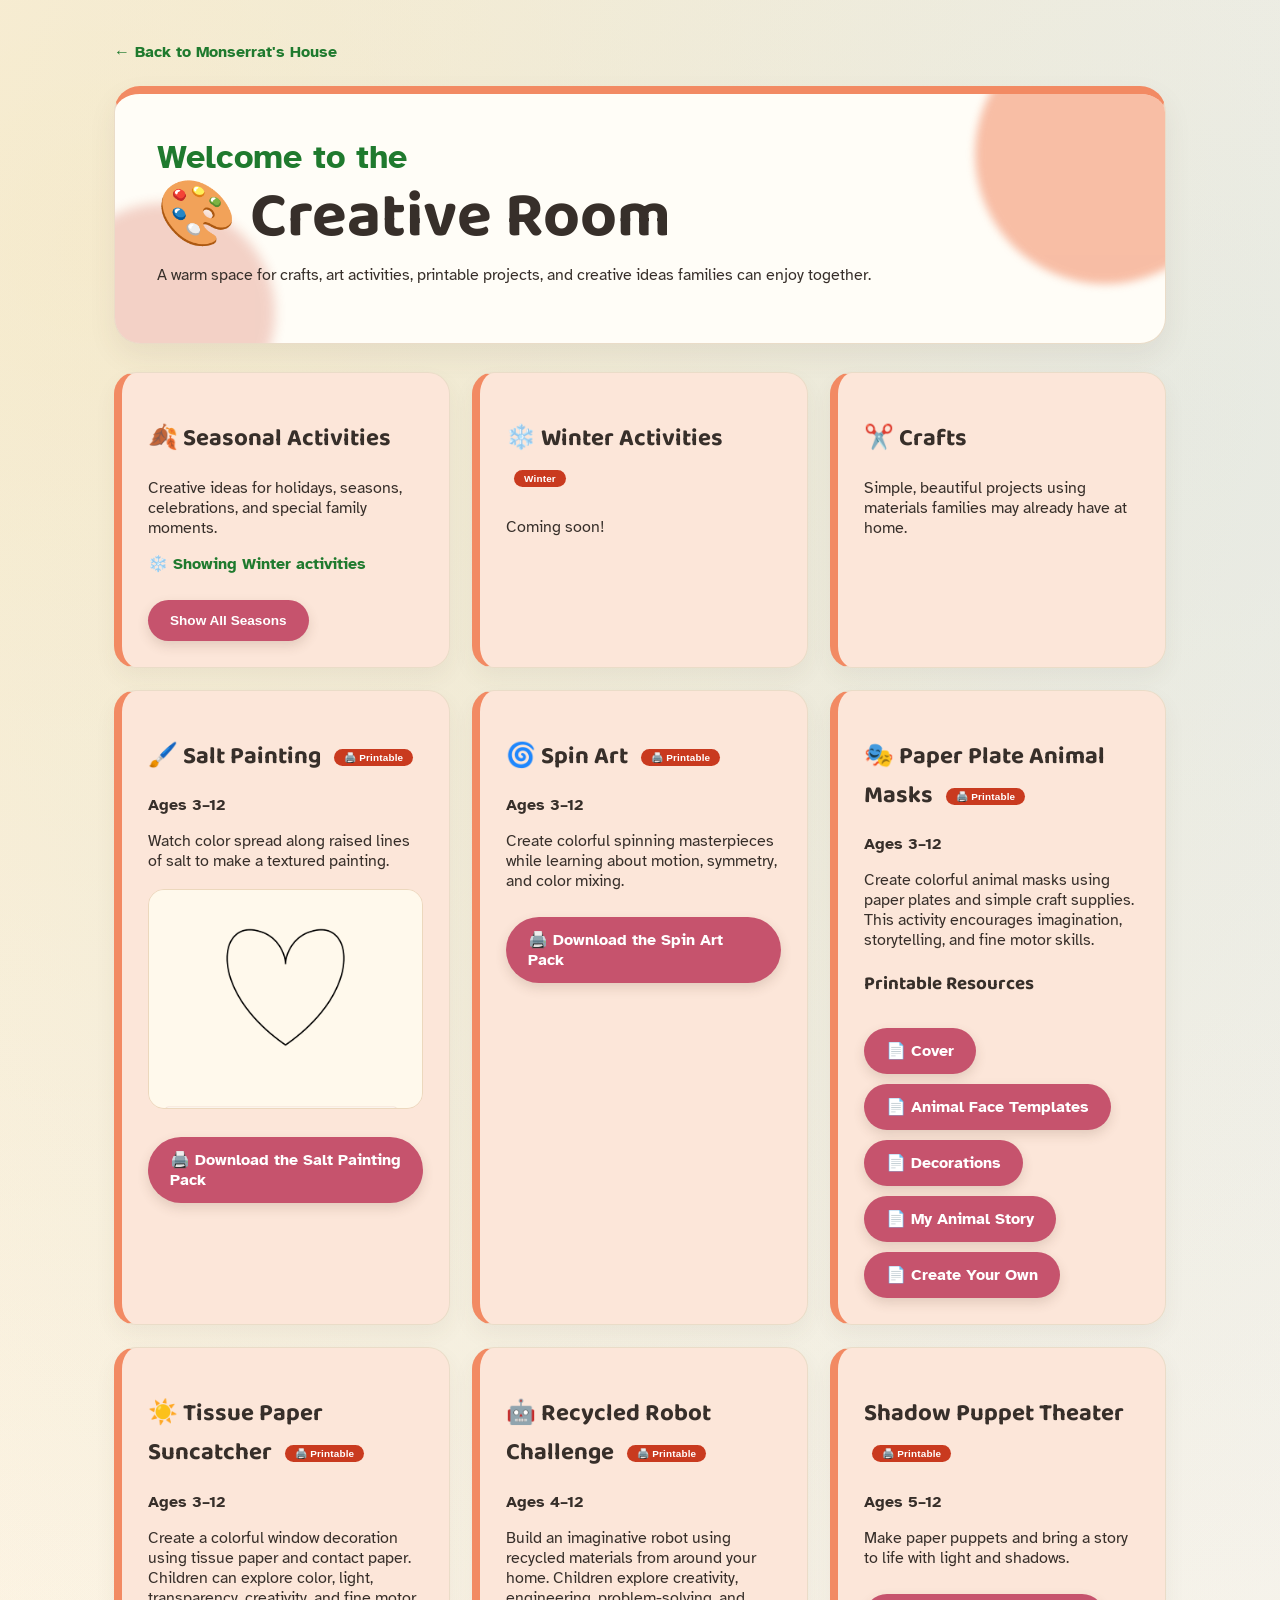
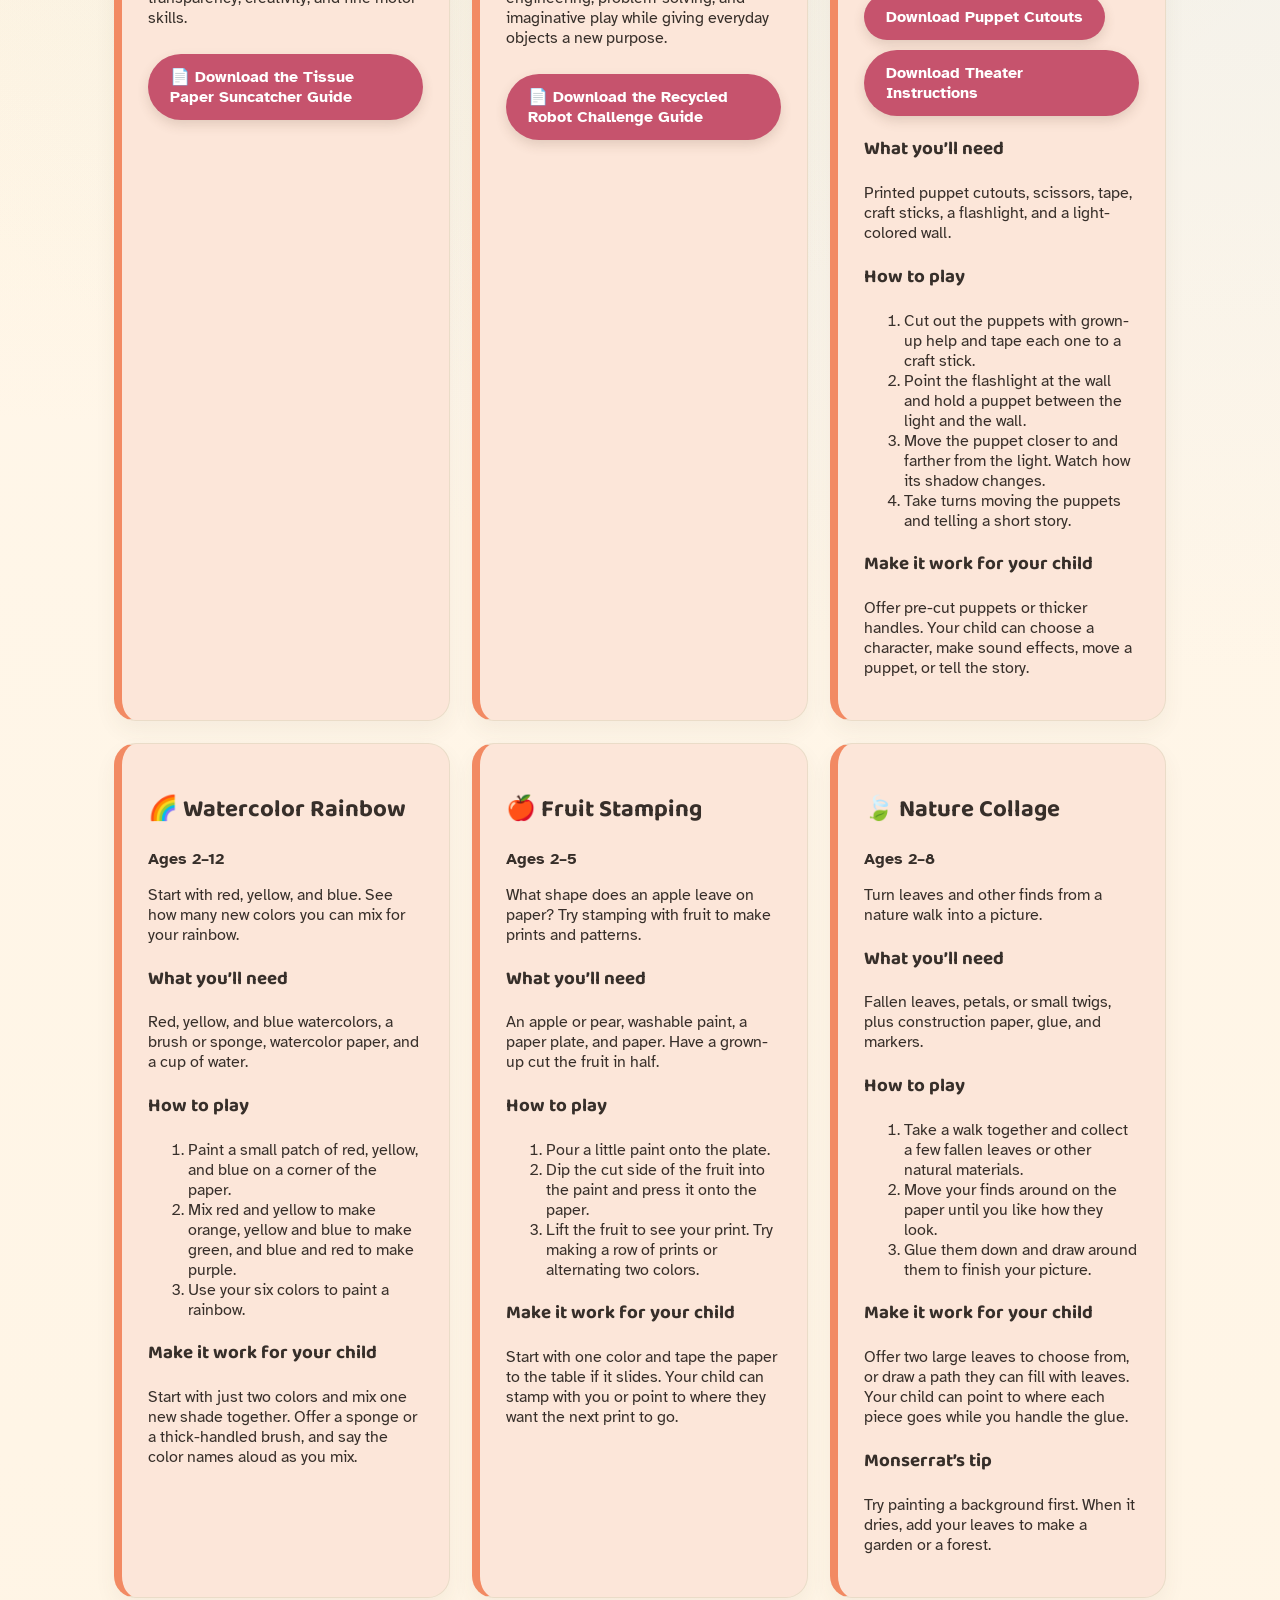
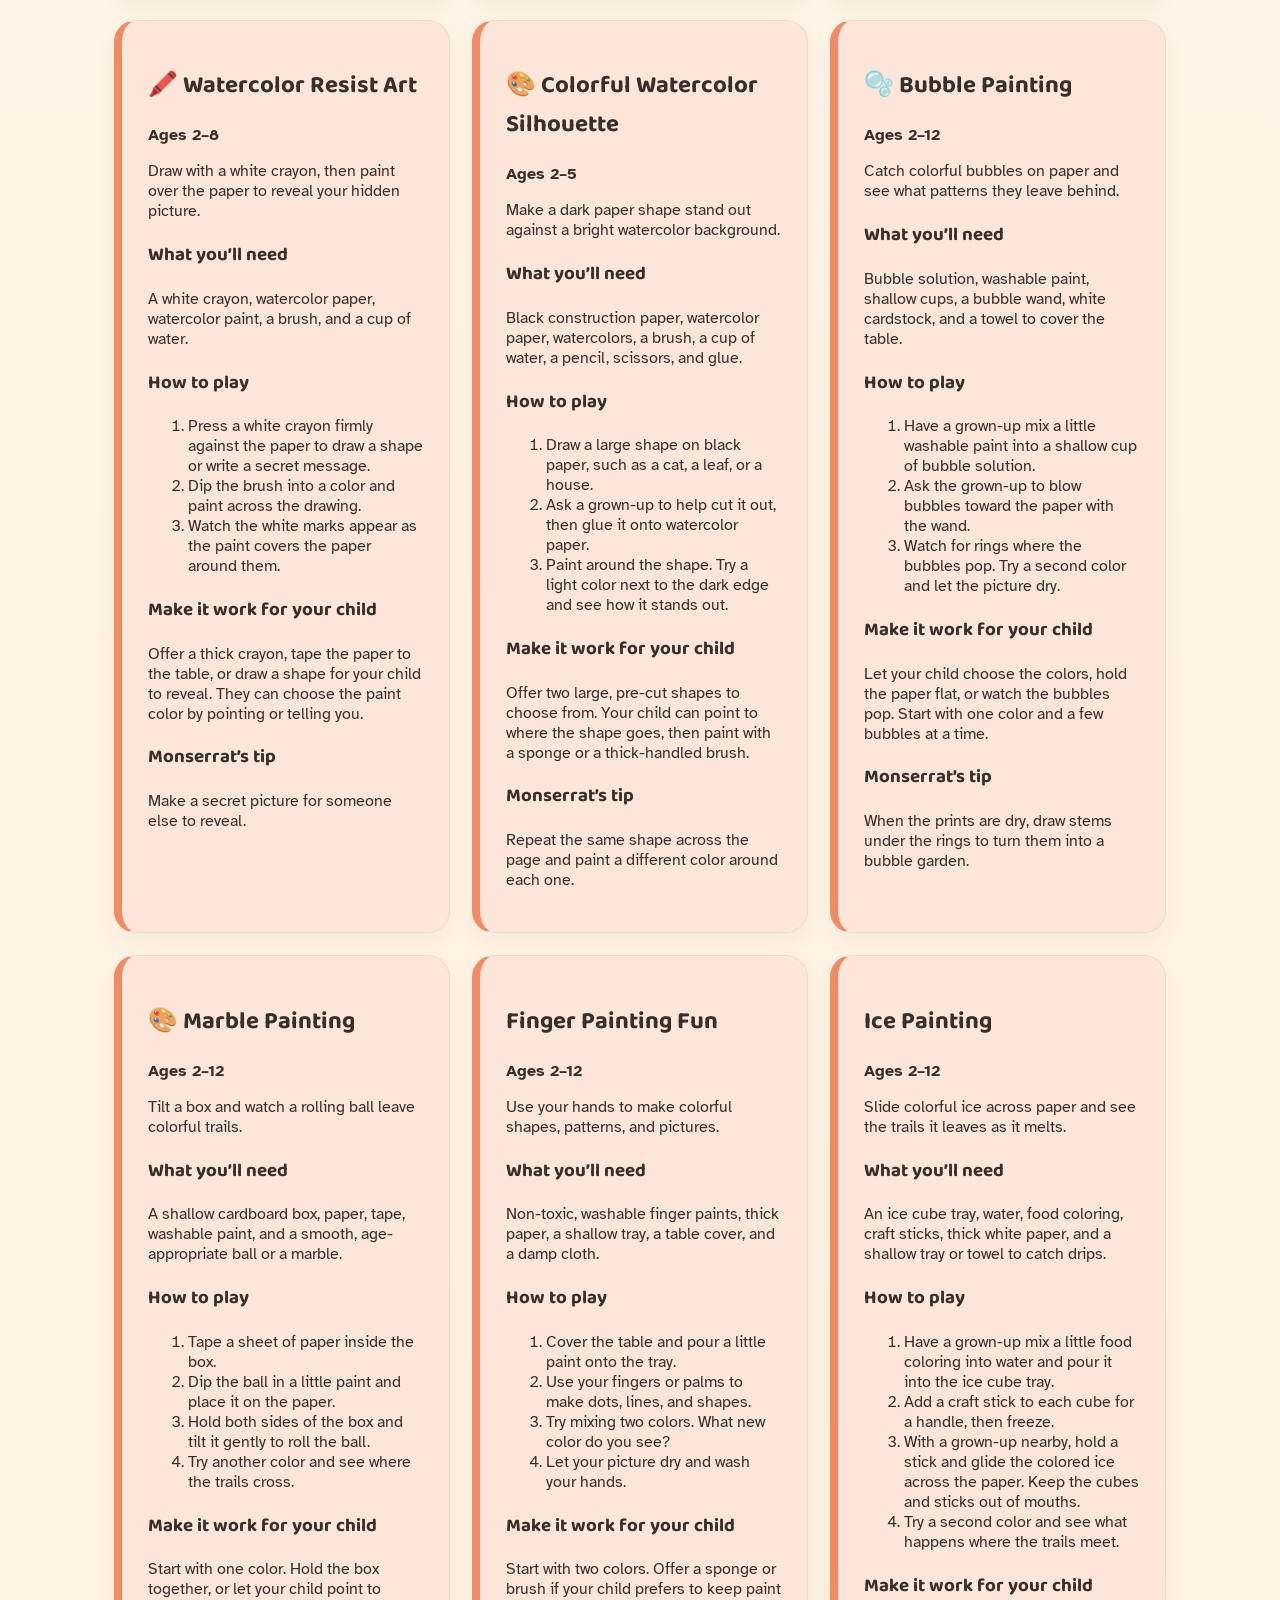
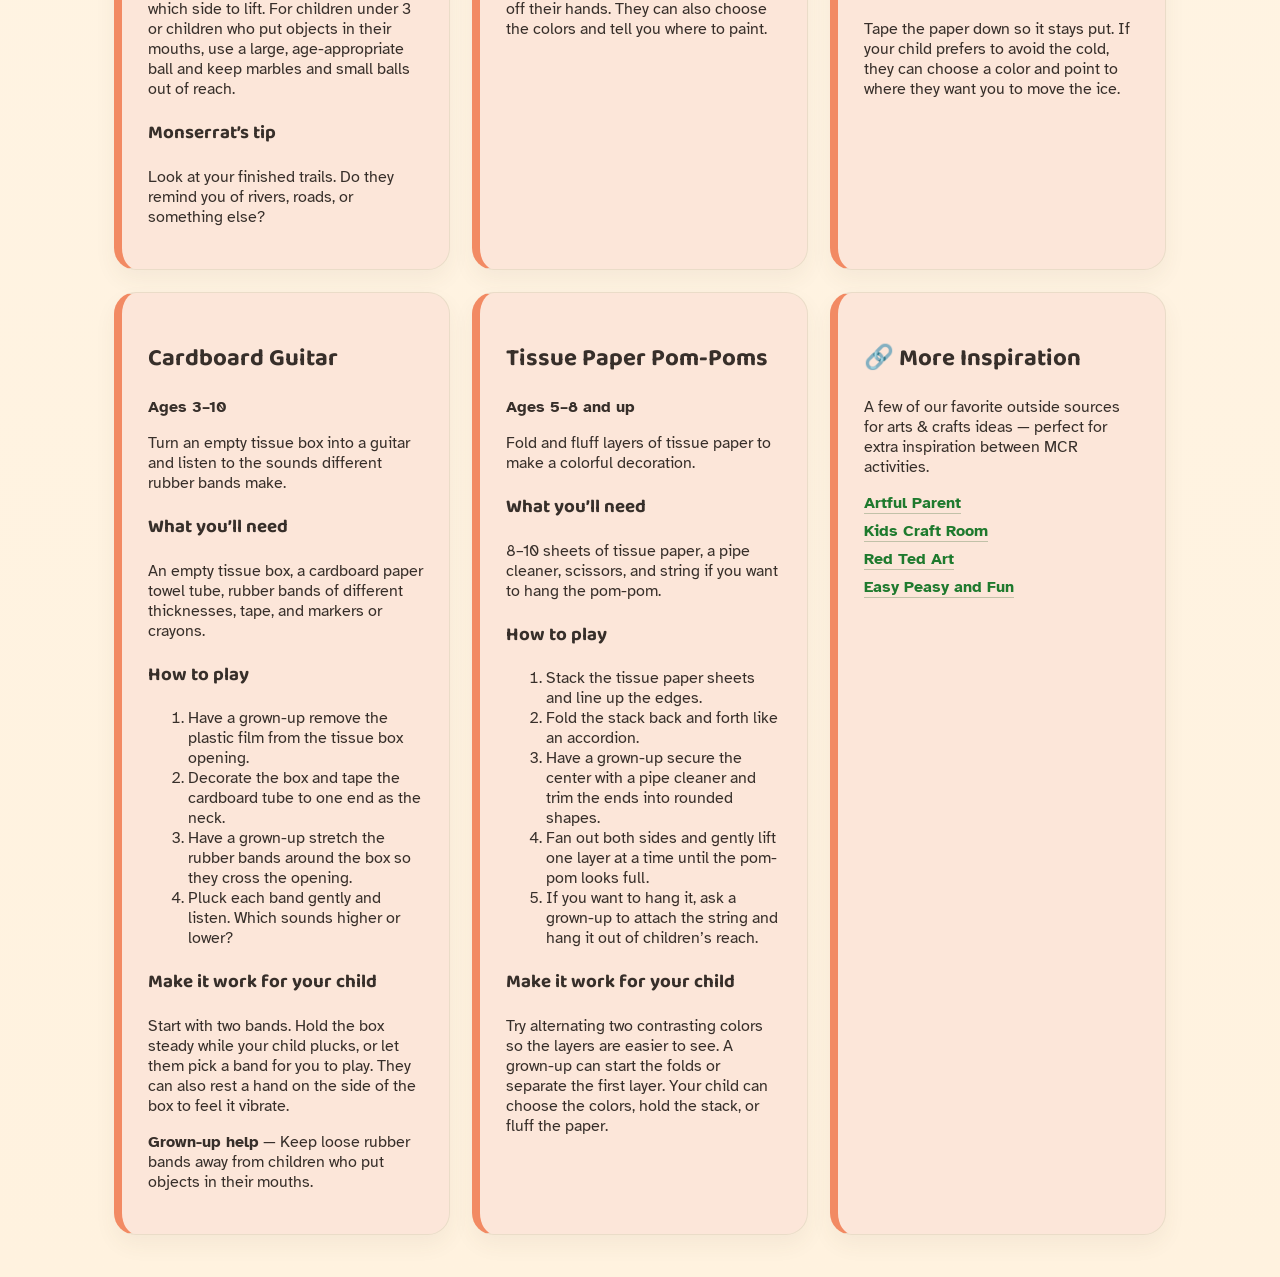
==== commit 16e7d204: "Update creative-room.html" ====
--- a/creative-room.html
+++ b/creative-room.html
@@ -356,8 +356,8 @@
     prefers to keep paint off their hands. They can also choose the
     colors and tell you where to paint.</p>
 </article>
-<article>
- <article id="ice-painting">
+<article id="ice-painting">
+  <h2>Ice Painting</h2>
   <p><strong>Ages 2–12</strong></p>
   <p>Slide colorful ice across paper and see the trails it leaves as it melts.</p>
 
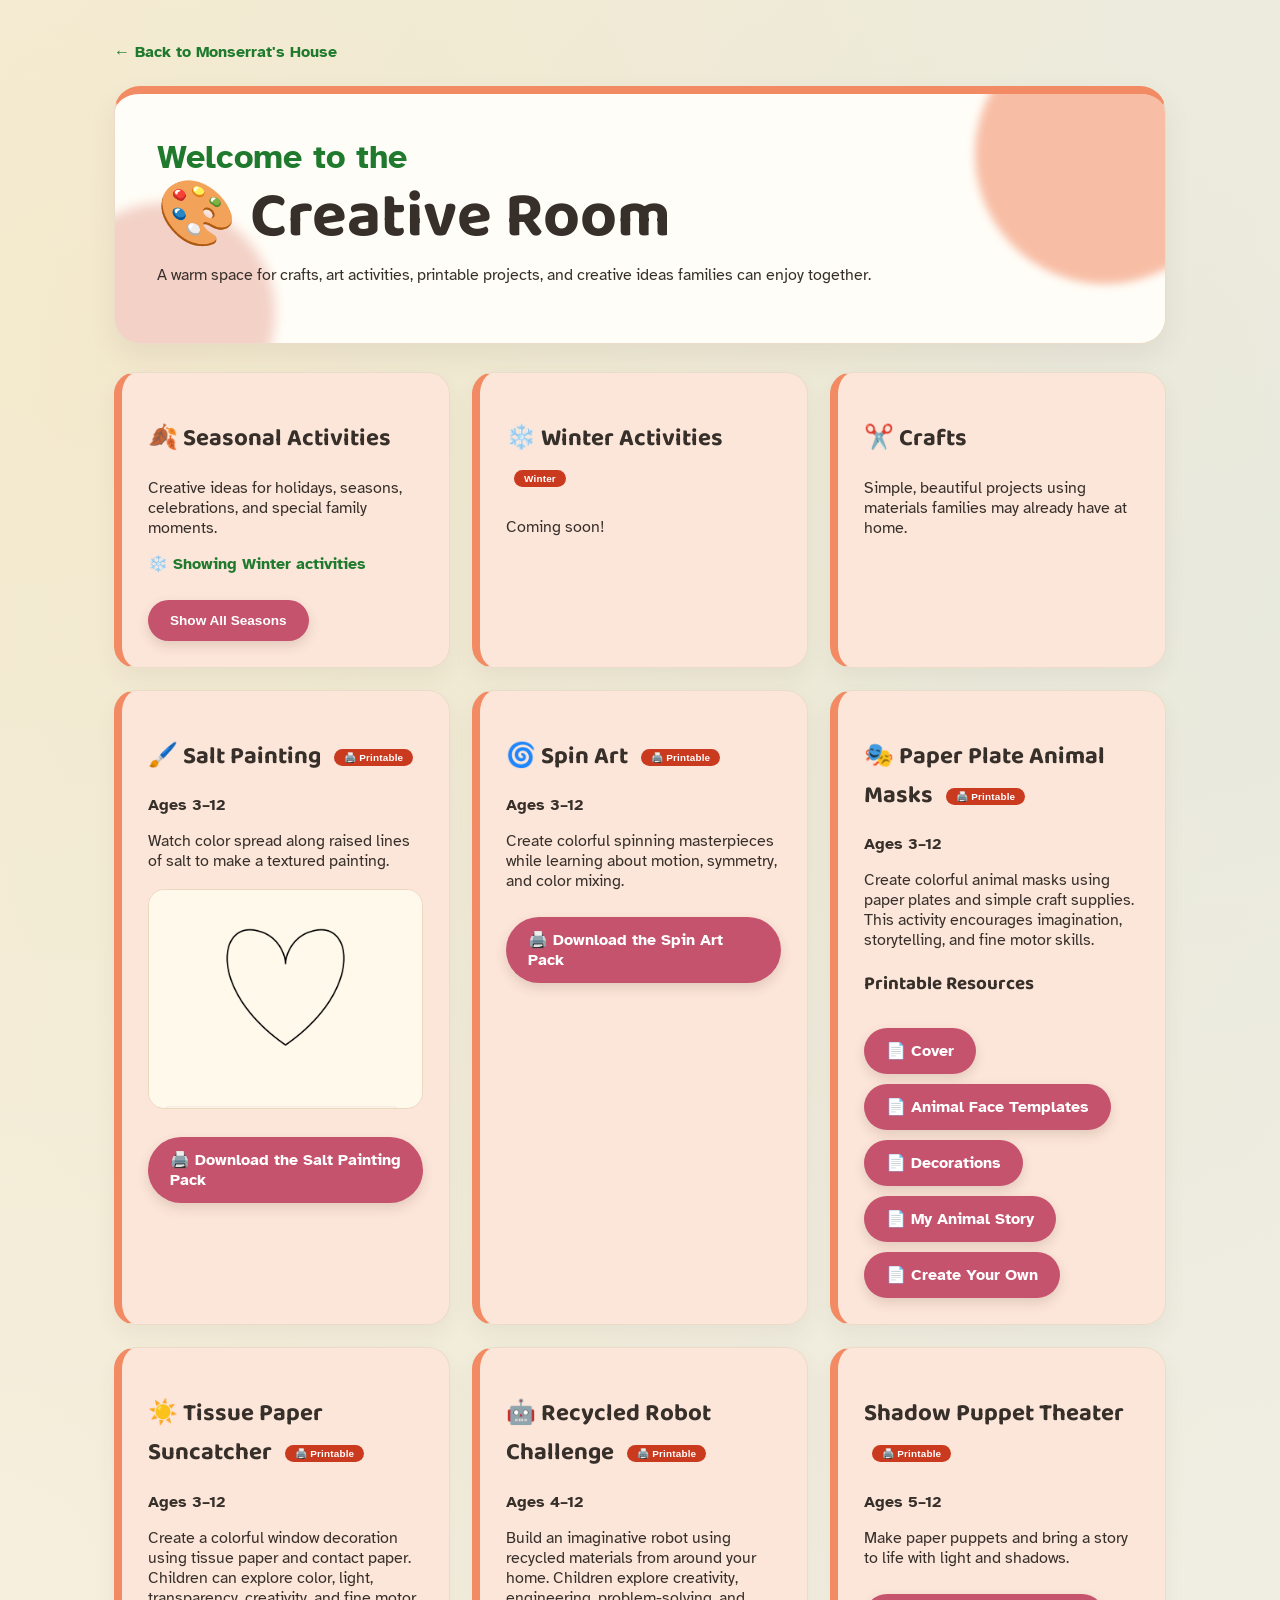
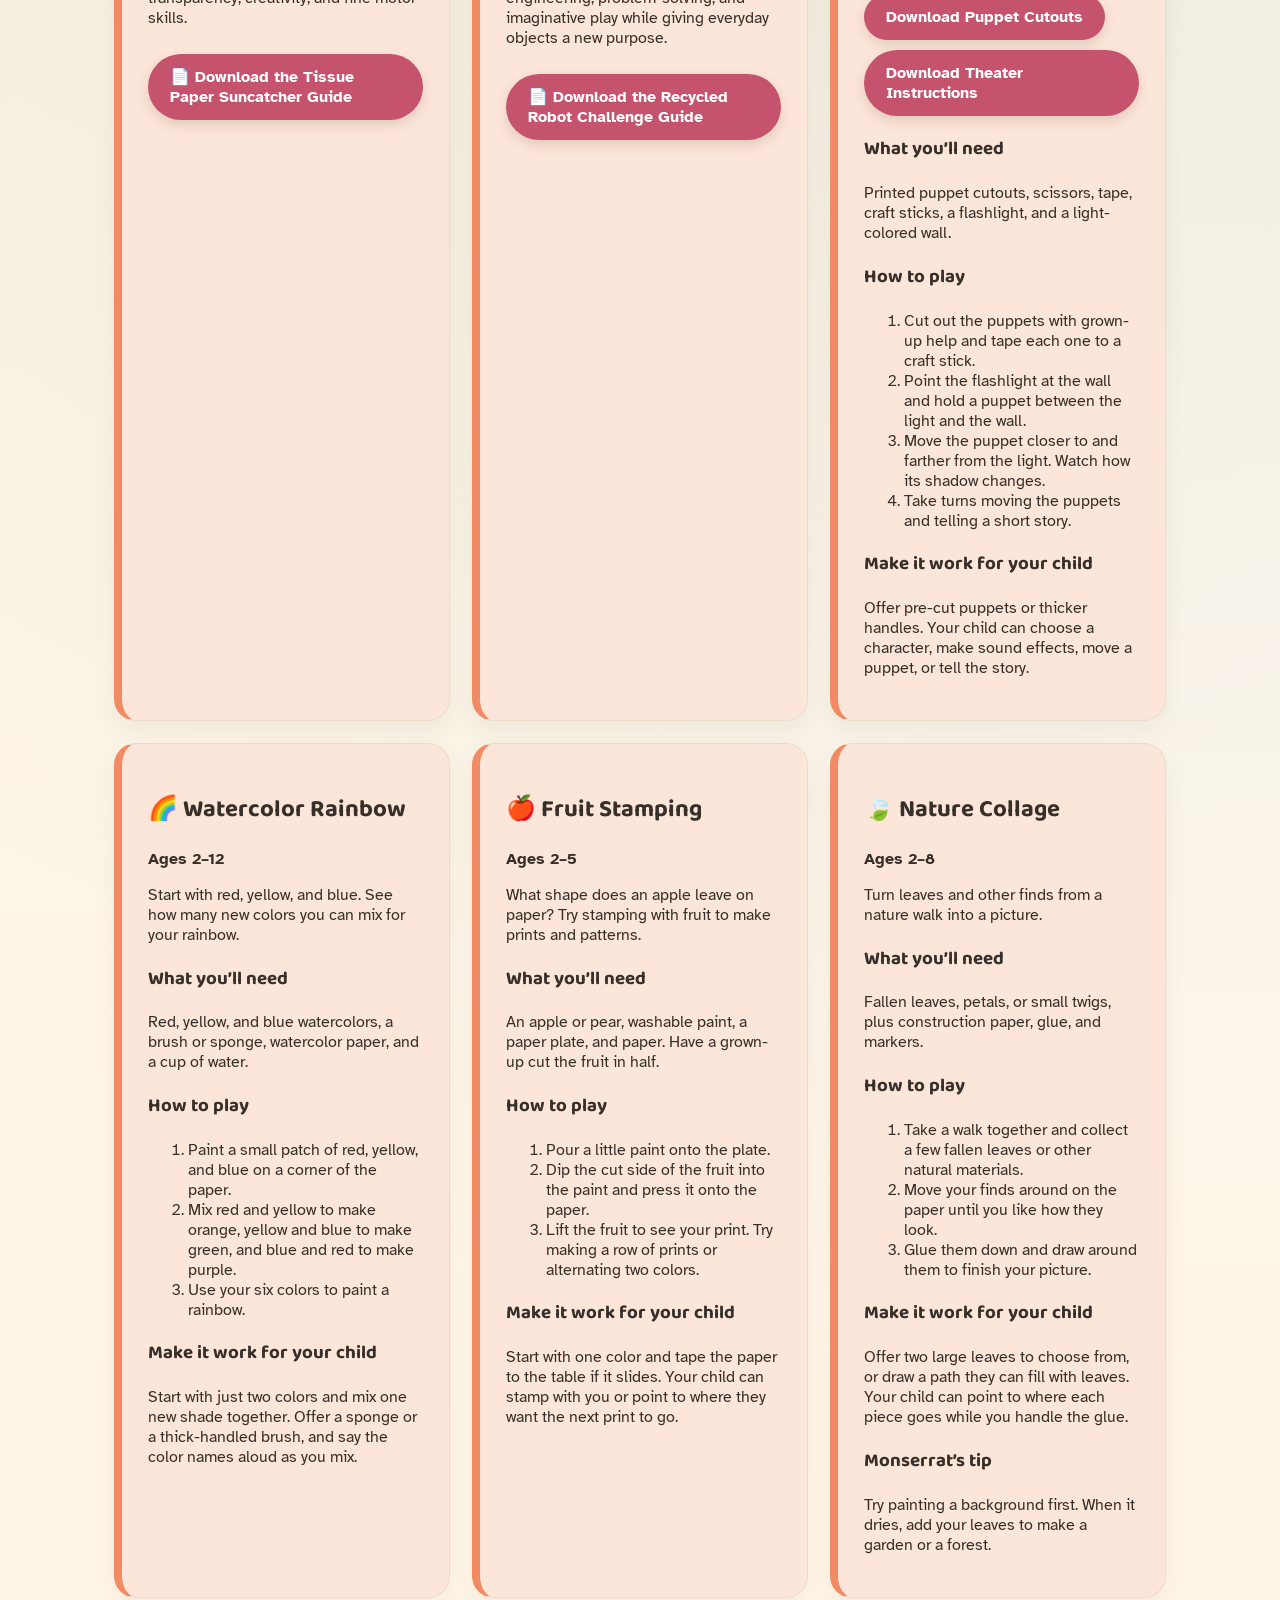
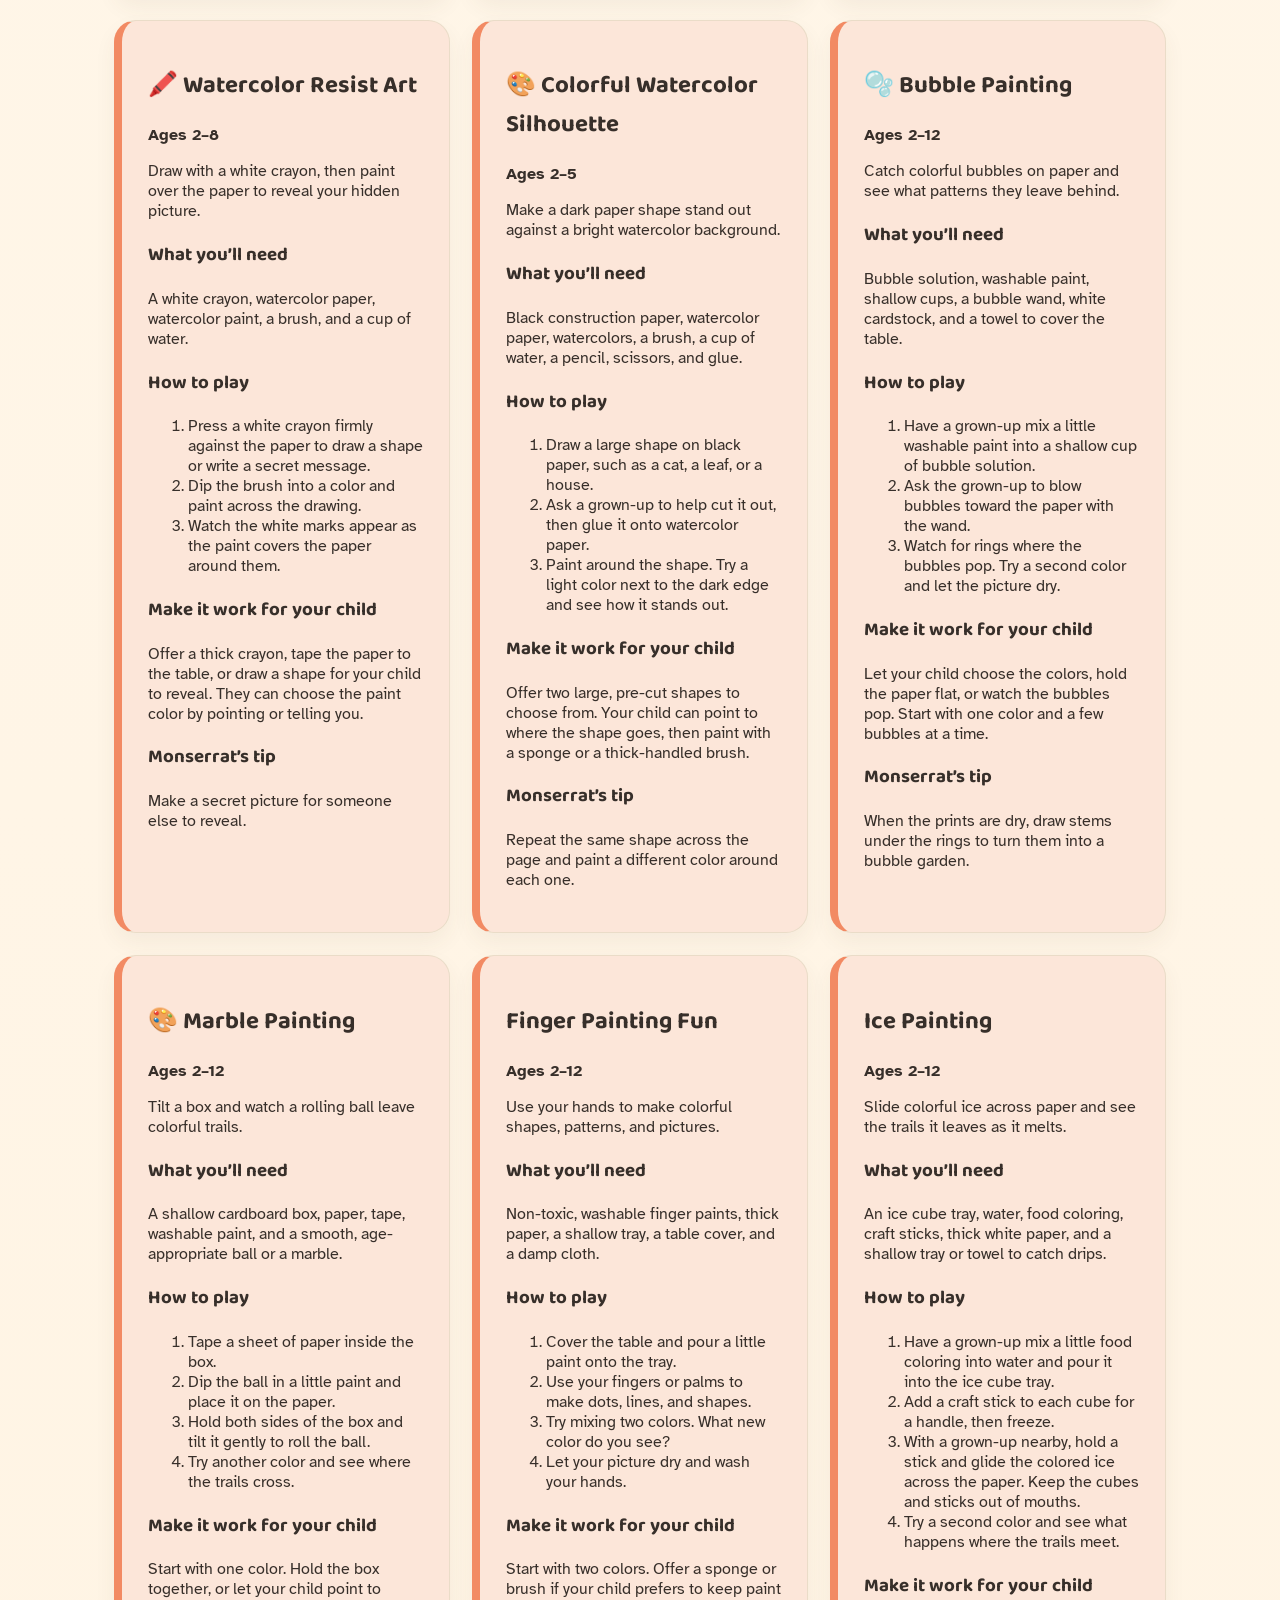
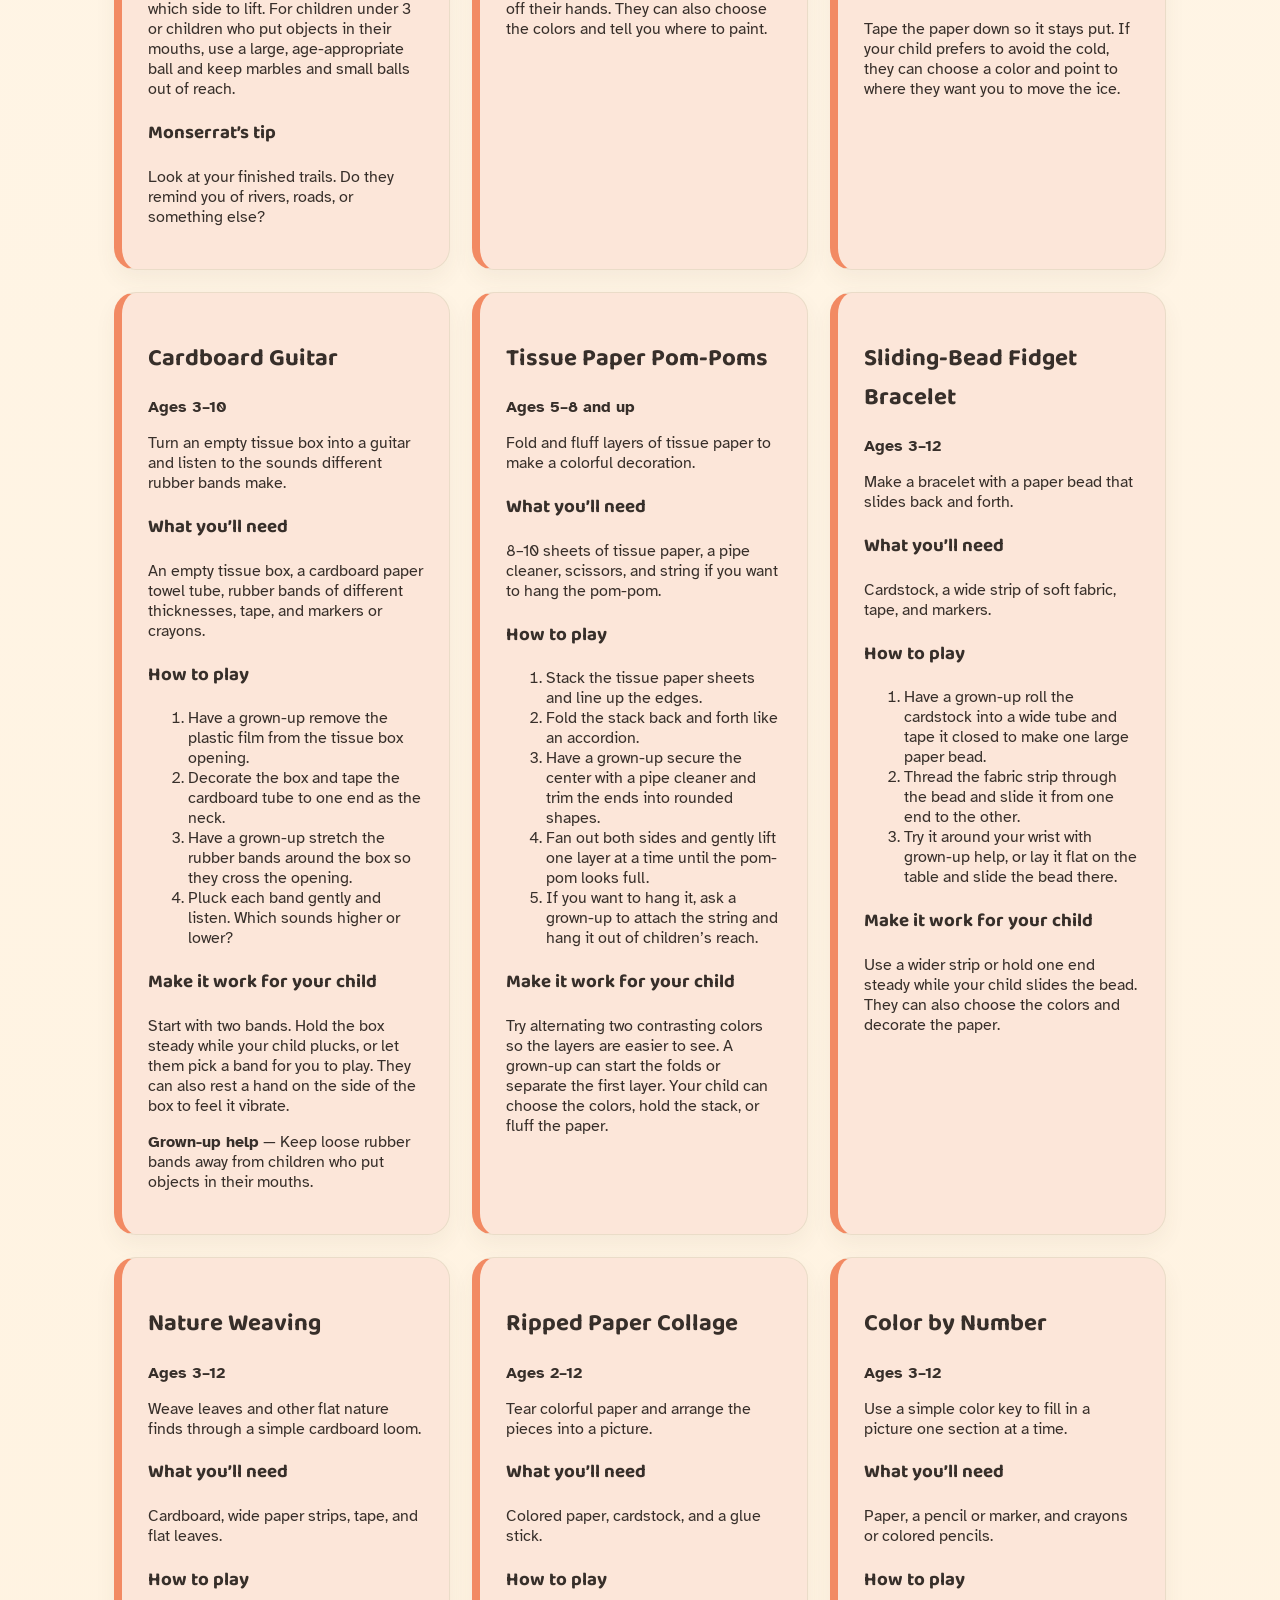
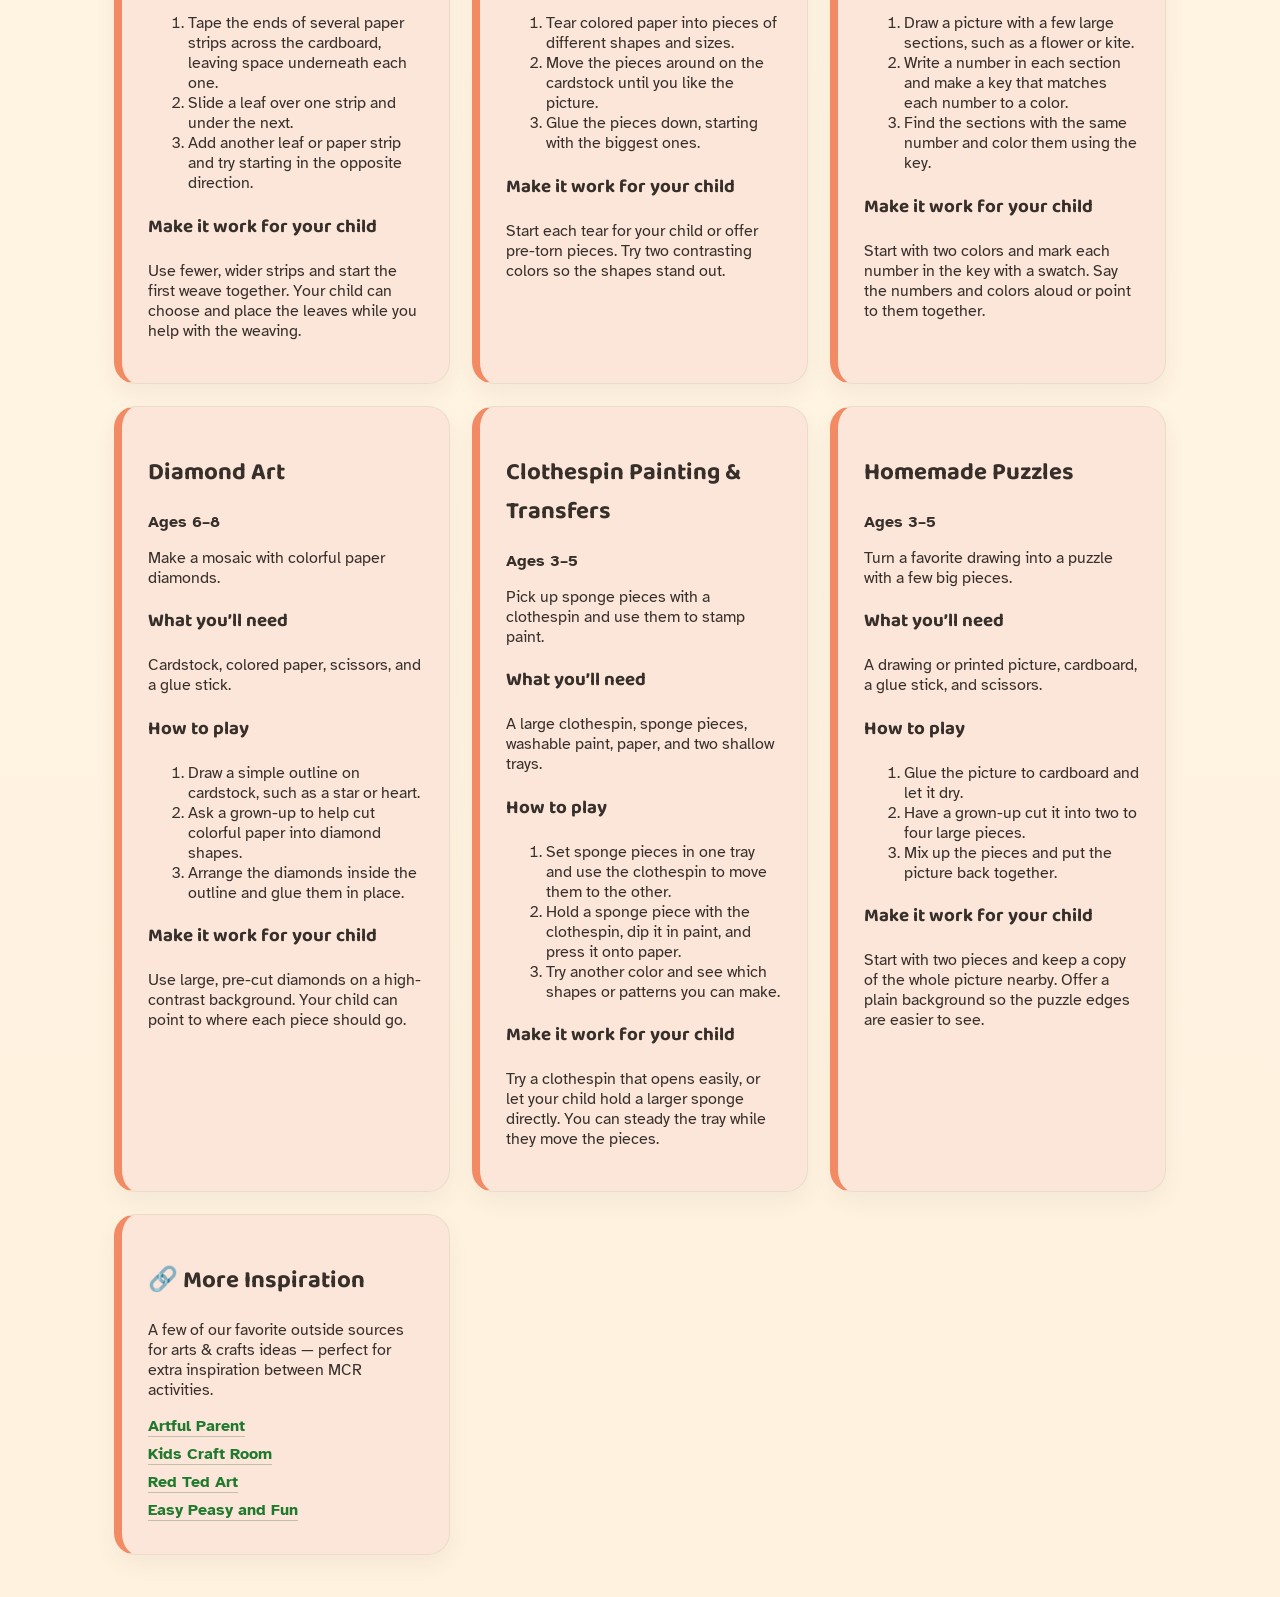
==== commit 55ab515a: "Update creative-room.html" ====
--- a/creative-room.html
+++ b/creative-room.html
@@ -27,7 +27,7 @@
         <button id="season-toggle" class="download-btn season-toggle-btn" type="button">Show All Seasons</button>
       </article>
 
-      <article class="season-card" data-season="fall">
+      <article class="season-card" data-season="fall" id="leaf-rubbing-art">
         <h2>🍁 Leaf Rubbing Art <span class="badge">Fall</span></h2>
         <p><strong>Ages 3–12</strong></p>
         <p>
@@ -38,7 +38,7 @@
         </p>
       </article>
 
-      <article class="season-card" data-season="fall">
+      <article class="season-card" data-season="fall" id="pumpkin-patch-counting">
         <h2>🎃 Pumpkin Patch Counting <span class="badge">Fall</span></h2>
         <p><strong>Ages 3–5</strong></p>
         <p>
@@ -69,7 +69,7 @@
         <p>Simple, beautiful projects using materials families may already have at home.</p>
       </article>
 
-      <article>
+      <article id="salt-painting">
         <h2>🖌️ Salt Painting <span class="badge">🖨️ Printable</span></h2>
         <p><strong>Ages 3–12</strong></p>
         <p>Watch color spread along raised lines of salt to make a textured painting.</p>
@@ -86,7 +86,7 @@
         </a>
       </article>
 
-      <article>
+      <article id="spin-art">
         <h2>🌀 Spin Art <span class="badge">🖨️ Printable</span></h2>
         <p><strong>Ages 3–12</strong></p>
         <p>
@@ -101,7 +101,7 @@
         </a>
       </article>
 
-      <article>
+      <article id="paper-plate-animal-masks">
         <h2>🎭 Paper Plate Animal Masks <span class="badge">🖨️ Printable</span></h2>
         <p><strong>Ages 3–12</strong></p>
         <p>
@@ -136,7 +136,7 @@
         </a>
       </article>
 
-      <article>
+      <article id="tissue-paper-suncatcher">
         <h2>☀️ Tissue Paper Suncatcher <span class="badge">🖨️ Printable</span></h2>
         <p><strong>Ages 3–12</strong></p>
         <p>
@@ -151,7 +151,7 @@
         </a>
       </article>
 
-      <article>
+      <article id="recycled-robot-challenge">
         <h2>🤖 Recycled Robot Challenge <span class="badge">🖨️ Printable</span></h2>
         <p><strong>Ages 4–12</strong></p>
         <p>
@@ -166,7 +166,7 @@
         </a>
       </article>
 
-      <article>
+      <article id="shadow-puppet-theater">
         <h2>Shadow Puppet Theater <span class="badge">🖨️ Printable</span></h2>
         <p><strong>Ages 5–12</strong></p>
         <p>Make paper puppets and bring a story to life with light and shadows.</p>
@@ -187,7 +187,7 @@
         <p>Offer pre-cut puppets or thicker handles. Your child can choose a character, make sound effects, move a puppet, or tell the story.</p>
       </article>
 
-  <article>
+  <article id="watercolor-rainbow">
   <h2>🌈 Watercolor Rainbow</h2>
         <p><strong>Ages 2–12</strong></p>
   <p>Start with red, yellow, and blue. See how many new colors you can mix for your rainbow.</p>
@@ -205,7 +205,7 @@
   <h3>Make it work for your child</h3>
   <p>Start with just two colors and mix one new shade together. Offer a sponge or a thick-handled brush, and say the color names aloud as you mix.</p>
 </article>
-      <article>
+      <article id="fruit-stamping">
   <h2>🍎 Fruit Stamping</h2>
         <p><strong>Ages 2–5</strong></p>
   <p>What shape does an apple leave on paper? Try stamping with fruit to make prints and patterns.</p>
@@ -224,7 +224,7 @@
   <p>Start with one color and tape the paper to the table if it slides. Your child can stamp with you or point to where they want the next print to go.</p>
 </article>
 
-<article>
+<article id="nature-collage">
   <h2>🍃 Nature Collage</h2>
         <p><strong>Ages 2–8</strong></p>
   <p>Turn leaves and other finds from a nature walk into a picture.</p>
@@ -246,7 +246,7 @@
   <p>Try painting a background first. When it dries, add your leaves to make a garden or a forest.</p>
 </article>
 
-<article>
+<article id="watercolor-resist-art">
   <h2>🖍️ Watercolor Resist Art</h2>
         <p><strong>Ages 2–8</strong></p>
   <p>Draw with a white crayon, then paint over the paper to reveal your hidden picture.</p>
@@ -268,7 +268,7 @@
   <p>Make a secret picture for someone else to reveal.</p>
 </article>
 
-<article>
+<article id="colorful-watercolor-silhouette">
   <h2>🎨 Colorful Watercolor Silhouette</h2>
         <p><strong>Ages 2–5</strong></p>
   <p>Make a dark paper shape stand out against a bright watercolor background.</p>
@@ -289,7 +289,7 @@
   <h3>Monserrat’s tip</h3>
   <p>Repeat the same shape across the page and paint a different color around each one.</p>
 </article>
-<article>
+<article id="bubble-painting">
   <h2>🫧 Bubble Painting</h2>
         <p><strong>Ages 2–12</strong></p>
   <p>Catch colorful bubbles on paper and see what patterns they leave behind.</p>
@@ -311,7 +311,7 @@
     <p>When the prints are dry, draw stems under the rings to turn them into a bubble garden.</p>
 </article>
 
-<article>
+<article id="marble-painting">
   <h2>🎨 Marble Painting</h2>
         <p><strong>Ages 2–12</strong></p>
   <p>Tilt a box and watch a rolling ball leave colorful trails.</p>
@@ -381,7 +381,7 @@
     to move the ice.</p>
 </article>
 
-<article>
+<article id="cardboard-guitar">
   <h2>Cardboard Guitar</h2>
   <p><strong>Ages 3–10</strong></p>
   <p>Turn an empty tissue box into a guitar and listen to the sounds
@@ -409,7 +409,7 @@
     children who put objects in their mouths.</p>
 </article>
 
-<article>
+<article id="tissue-paper-pom-poms">
   <h2>Tissue Paper Pom-Poms</h2>
   <p><strong>Ages 5–8 and up</strong></p>
   <p>Fold and fluff layers of tissue paper to make a colorful decoration.</p>
@@ -434,6 +434,118 @@
   <p>Try alternating two contrasting colors so the layers are easier
     to see. A grown-up can start the folds or separate the first layer.
     Your child can choose the colors, hold the stack, or fluff the paper.</p>
+</article>
+
+<article id="sliding-bead-fidget-bracelet">
+  <h2>Sliding-Bead Fidget Bracelet</h2>
+  <p><strong>Ages 3–12</strong></p>
+  <p>Make a bracelet with a paper bead that slides back and forth.</p>
+  <h3>What you’ll need</h3>
+  <p>Cardstock, a wide strip of soft fabric, tape, and markers.</p>
+  <h3>How to play</h3>
+  <ol>
+    <li>Have a grown-up roll the cardstock into a wide tube and tape it closed to make one large paper bead.</li>
+    <li>Thread the fabric strip through the bead and slide it from one end to the other.</li>
+    <li>Try it around your wrist with grown-up help, or lay it flat on the table and slide the bead there.</li>
+  </ol>
+  <h3>Make it work for your child</h3>
+  <p>Use a wider strip or hold one end steady while your child slides the bead. They can also choose the colors and decorate the paper.</p>
+</article>
+
+<article id="nature-weaving">
+  <h2>Nature Weaving</h2>
+  <p><strong>Ages 3–12</strong></p>
+  <p>Weave leaves and other flat nature finds through a simple cardboard loom.</p>
+  <h3>What you’ll need</h3>
+  <p>Cardboard, wide paper strips, tape, and flat leaves.</p>
+  <h3>How to play</h3>
+  <ol>
+    <li>Tape the ends of several paper strips across the cardboard, leaving space underneath each one.</li>
+    <li>Slide a leaf over one strip and under the next.</li>
+    <li>Add another leaf or paper strip and try starting in the opposite direction.</li>
+  </ol>
+  <h3>Make it work for your child</h3>
+  <p>Use fewer, wider strips and start the first weave together. Your child can choose and place the leaves while you help with the weaving.</p>
+</article>
+
+<article id="ripped-paper-collage">
+  <h2>Ripped Paper Collage</h2>
+  <p><strong>Ages 2–12</strong></p>
+  <p>Tear colorful paper and arrange the pieces into a picture.</p>
+  <h3>What you’ll need</h3>
+  <p>Colored paper, cardstock, and a glue stick.</p>
+  <h3>How to play</h3>
+  <ol>
+    <li>Tear colored paper into pieces of different shapes and sizes.</li>
+    <li>Move the pieces around on the cardstock until you like the picture.</li>
+    <li>Glue the pieces down, starting with the biggest ones.</li>
+  </ol>
+  <h3>Make it work for your child</h3>
+  <p>Start each tear for your child or offer pre-torn pieces. Try two contrasting colors so the shapes stand out.</p>
+</article>
+
+<article id="color-by-number">
+  <h2>Color by Number</h2>
+  <p><strong>Ages 3–12</strong></p>
+  <p>Use a simple color key to fill in a picture one section at a time.</p>
+  <h3>What you’ll need</h3>
+  <p>Paper, a pencil or marker, and crayons or colored pencils.</p>
+  <h3>How to play</h3>
+  <ol>
+    <li>Draw a picture with a few large sections, such as a flower or kite.</li>
+    <li>Write a number in each section and make a key that matches each number to a color.</li>
+    <li>Find the sections with the same number and color them using the key.</li>
+  </ol>
+  <h3>Make it work for your child</h3>
+  <p>Start with two colors and mark each number in the key with a swatch. Say the numbers and colors aloud or point to them together.</p>
+</article>
+
+<article id="diamond-art">
+  <h2>Diamond Art</h2>
+  <p><strong>Ages 6–8</strong></p>
+  <p>Make a mosaic with colorful paper diamonds.</p>
+  <h3>What you’ll need</h3>
+  <p>Cardstock, colored paper, scissors, and a glue stick.</p>
+  <h3>How to play</h3>
+  <ol>
+    <li>Draw a simple outline on cardstock, such as a star or heart.</li>
+    <li>Ask a grown-up to help cut colorful paper into diamond shapes.</li>
+    <li>Arrange the diamonds inside the outline and glue them in place.</li>
+  </ol>
+  <h3>Make it work for your child</h3>
+  <p>Use large, pre-cut diamonds on a high-contrast background. Your child can point to where each piece should go.</p>
+</article>
+
+<article id="clothespin-painting-and-transfers">
+  <h2>Clothespin Painting &amp; Transfers</h2>
+  <p><strong>Ages 3–5</strong></p>
+  <p>Pick up sponge pieces with a clothespin and use them to stamp paint.</p>
+  <h3>What you’ll need</h3>
+  <p>A large clothespin, sponge pieces, washable paint, paper, and two shallow trays.</p>
+  <h3>How to play</h3>
+  <ol>
+    <li>Set sponge pieces in one tray and use the clothespin to move them to the other.</li>
+    <li>Hold a sponge piece with the clothespin, dip it in paint, and press it onto paper.</li>
+    <li>Try another color and see which shapes or patterns you can make.</li>
+  </ol>
+  <h3>Make it work for your child</h3>
+  <p>Try a clothespin that opens easily, or let your child hold a larger sponge directly. You can steady the tray while they move the pieces.</p>
+</article>
+
+<article id="homemade-puzzles">
+  <h2>Homemade Puzzles</h2>
+  <p><strong>Ages 3–5</strong></p>
+  <p>Turn a favorite drawing into a puzzle with a few big pieces.</p>
+  <h3>What you’ll need</h3>
+  <p>A drawing or printed picture, cardboard, a glue stick, and scissors.</p>
+  <h3>How to play</h3>
+  <ol>
+    <li>Glue the picture to cardboard and let it dry.</li>
+    <li>Have a grown-up cut it into two to four large pieces.</li>
+    <li>Mix up the pieces and put the picture back together.</li>
+  </ol>
+  <h3>Make it work for your child</h3>
+  <p>Start with two pieces and keep a copy of the whole picture nearby. Offer a plain background so the puzzle edges are easier to see.</p>
 </article>
 
 <article>
@@ -468,7 +580,9 @@
         var cards = document.querySelectorAll(".season-card");
         var label = document.getElementById("season-label");
         var toggleBtn = document.getElementById("season-toggle");
-        var showingAll = false;
+        var linkedCard = document.getElementById(window.location.hash.slice(1));
+        var showingAll = Boolean(linkedCard && linkedCard.classList.contains("season-card") &&
+          linkedCard.getAttribute("data-season") !== season);
 
         function applyFilter() {
           cards.forEach(function (card) {
@@ -485,6 +599,7 @@
         });
 
         applyFilter();
+        if (showingAll && linkedCard) linkedCard.scrollIntoView();
       })();
     </script>
 
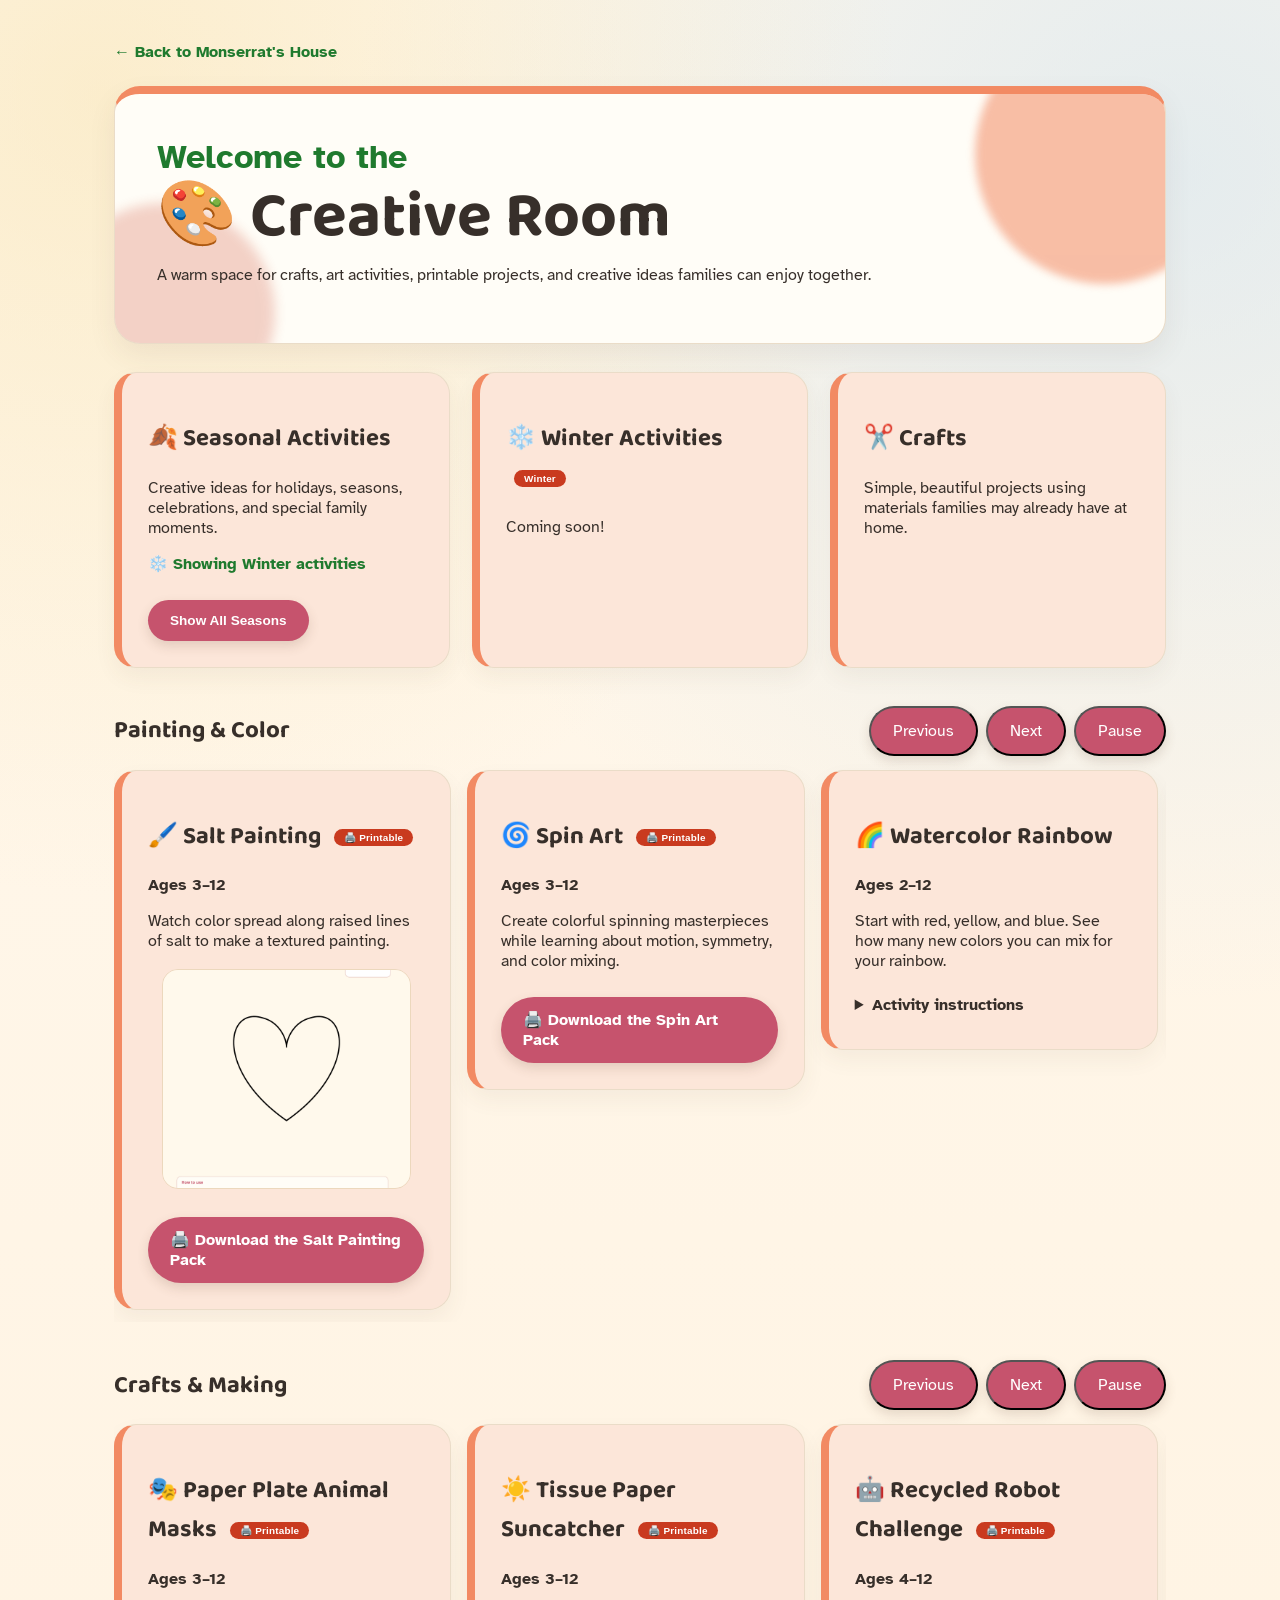
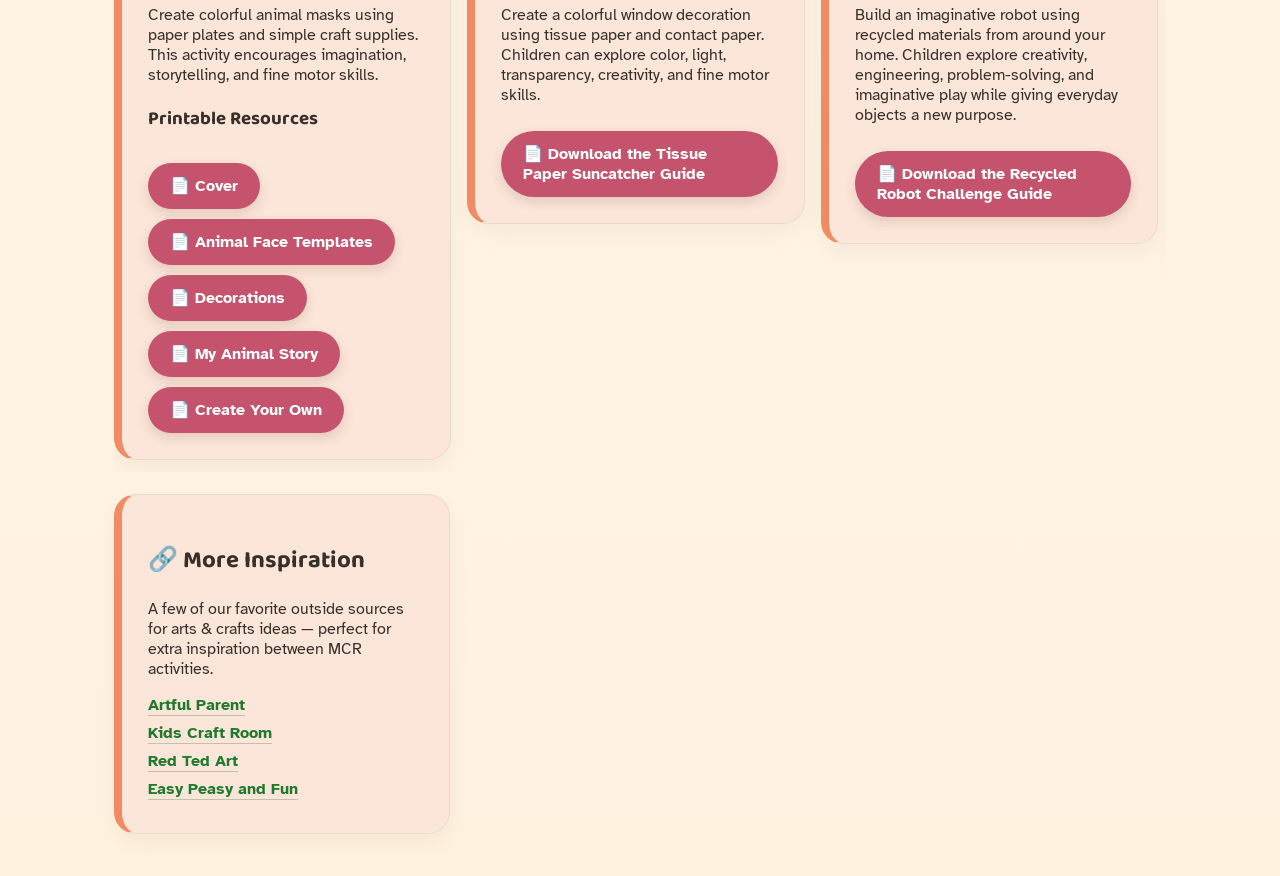
==== commit d66a5660: "Update creative-room.html" ====
--- a/creative-room.html
+++ b/creative-room.html
@@ -5,6 +5,36 @@
   <meta name="viewport" content="width=device-width, initial-scale=1.0" />
   <title>Creative Room | Monserrat's Creative Room</title>
   <link rel="stylesheet" href="style.css" />
+  <style>
+    .activity-carousel { grid-column: 1 / -1; min-width: 0; }
+    .activity-carousel__header { display: flex; flex-wrap: wrap; gap: .75rem 1rem; justify-content: space-between; align-items: center; margin: 1rem 0 .5rem; }
+    .activity-carousel__header h2 { margin: 0; }
+    .activity-carousel__controls { display: flex; flex-wrap: wrap; gap: .5rem; }
+    .activity-carousel__controls button { margin: 0; font: inherit; min-height: 44px; }
+    .activity-carousel__track {
+      display: grid; grid-auto-flow: column; grid-auto-columns: calc((100% - 2rem) / 3);
+      align-items: start; gap: 1rem; overflow-x: auto; overscroll-behavior-inline: contain;
+      scroll-snap-type: x mandatory; padding: .375rem .25rem .75rem; min-width: 0;
+    }
+    .room-grid .activity-carousel__track > article {
+      min-width: 0; margin: 0; overflow-wrap: anywhere; scroll-snap-align: start;
+      animation: none; transform: none;
+    }
+    .activity-carousel__track details { margin-top: .85rem; }
+    .activity-carousel__track summary { cursor: pointer; font-weight: 600; padding-block: .5rem; }
+    .activity-carousel__track img { display: block; max-width: 90%; margin-inline: auto; }
+    .activity-carousel :focus-visible { outline: 3px solid currentColor; outline-offset: 2px; }
+    @media (hover: hover) and (prefers-reduced-motion: no-preference) {
+      body:not(.reduce-motion) .activity-carousel__track img { transition: transform .25s ease; }
+      body:not(.reduce-motion) .activity-carousel__track article:hover img { transform: scale(1.08); }
+    }
+    @media (max-width: 870px) {
+      .activity-carousel__track { grid-auto-columns: calc((100% - 1rem) / 2); }
+    }
+    @media (max-width: 580px) {
+      .activity-carousel__track { grid-auto-columns: 92%; }
+    }
+  </style>
 </head>
 <body>
 <a href="#main-content" class="skip-link">Skip to main content</a>
@@ -603,6 +633,155 @@
       })();
     </script>
 
+    <script>
+      (() => {
+        const grid = document.querySelector(".creative-page .room-grid");
+        const painting = new Set([
+          "salt-painting", "spin-art", "watercolor-rainbow", "fruit-stamping",
+          "watercolor-resist-art", "colorful-watercolor-silhouette", "bubble-painting",
+          "marble-painting", "finger-painting-fun", "ice-painting", "color-by-number",
+          "clothespin-painting-and-transfers"
+        ]);
+        const motion = window.matchMedia("(prefers-reduced-motion: reduce)");
+        const reducedMotion = () => {
+          if (motion.matches || document.body.classList.contains("reduce-motion")) return true;
+          try {
+            return JSON.parse(localStorage.getItem("mcr-adapt-settings") || "{}").reduceMotion === true;
+          } catch {
+            return false;
+          }
+        };
+        if (reducedMotion()) document.body.classList.add("reduce-motion");
+
+        const cards = [...grid.querySelectorAll(":scope > article[id]:not(.season-card)")];
+        const groups = [
+          ["painting-and-color", "Painting & Color", cards.filter(card => painting.has(card.id))],
+          ["crafts-and-making", "Crafts & Making", cards.filter(card => !painting.has(card.id))]
+        ];
+        const insertionPoint = cards[0];
+
+        for (const [id, title, group] of groups) {
+          if (!group.length) continue;
+          const carousel = document.createElement("section");
+          carousel.className = "activity-carousel";
+          carousel.setAttribute("aria-labelledby", id + "-heading");
+          carousel.innerHTML = `
+            <div class="activity-carousel__header">
+              <h2 id="${id}-heading"></h2>
+              <div class="activity-carousel__controls">
+                <button class="download-btn" type="button" data-previous>Previous</button>
+                <button class="download-btn" type="button" data-next>Next</button>
+                <button class="download-btn" type="button" data-playback>Pause</button>
+              </div>
+            </div>
+            <div class="activity-carousel__track" id="${id}-cards" role="group" tabindex="0"
+              aria-labelledby="${id}-heading"></div>`;
+          carousel.querySelector("h2").textContent = title;
+          const track = carousel.querySelector(".activity-carousel__track");
+          const playback = carousel.querySelector("[data-playback]");
+          for (const [selector, label] of [["[data-previous]", "Previous"], ["[data-next]", "Next"]]) {
+            const button = carousel.querySelector(selector);
+            button.setAttribute("aria-label", label + " activity in " + title);
+            button.setAttribute("aria-controls", track.id);
+          }
+          playback.setAttribute("aria-controls", track.id);
+          // Insert both rows in their intended order before moving the original cards.
+          grid.insertBefore(carousel, insertionPoint?.parentElement === grid ? insertionPoint : grid.lastElementChild);
+          for (const card of group) {
+            const materials = [...card.children].find(child =>
+              child.tagName === "H3" && child.textContent.trim() === "What you’ll need");
+            if (materials) {
+              const details = document.createElement("details");
+              const summary = document.createElement("summary");
+              summary.textContent = "Activity instructions";
+              const content = [materials];
+              for (let item = materials.nextElementSibling; item; item = item.nextElementSibling) {
+                content.push(item);
+              }
+              details.append(summary, ...content);
+              card.append(details);
+            }
+            track.append(card);
+          }
+
+          let paused = false;
+          let hovering = false;
+          let interacting = false;
+          let lastInteraction = 0;
+
+          function move(direction, instant = false) {
+            const max = track.scrollWidth - track.clientWidth;
+            if (max <= 1) return;
+            const current = track.scrollLeft;
+            const rect = track.getBoundingClientRect();
+            const start = group[0].getBoundingClientRect().left;
+            const positions = [...new Set(group.map(card =>
+              Math.min(max, Math.round(card.getBoundingClientRect().left - start))))];
+            const next = direction > 0
+              ? positions.find(position => position > current + 2) ?? 0
+              : positions.slice().reverse().find(position => position < current - 2) ?? max;
+            const wraps = direction > 0 ? current >= max - 2 : current <= 2;
+            track.scrollTo({
+              left: next,
+              behavior: instant || wraps || reducedMotion() || !rect.width ? "instant" : "smooth"
+            });
+          }
+          function updatePlayback() {
+            const reduced = reducedMotion();
+            playback.disabled = reduced;
+            playback.textContent = reduced ? "Motion off" : paused ? "Play" : "Pause";
+            playback.setAttribute("aria-label", playback.textContent + " automatic scrolling in " + title);
+          }
+          function manualMove(direction) {
+            lastInteraction = Date.now();
+            move(direction);
+          }
+          carousel.querySelector("[data-previous]").addEventListener("click", () => manualMove(-1));
+          carousel.querySelector("[data-next]").addEventListener("click", () => manualMove(1));
+          playback.addEventListener("click", () => {
+            paused = !paused;
+            updatePlayback();
+          });
+          carousel.addEventListener("pointerenter", event => { if (event.pointerType === "mouse") hovering = true; });
+          carousel.addEventListener("pointerleave", () => { hovering = false; });
+          track.addEventListener("pointerdown", () => { interacting = true; });
+          const endInteraction = () => { interacting = false; lastInteraction = Date.now(); };
+          window.addEventListener("pointerup", () => { if (interacting) endInteraction(); });
+          window.addEventListener("pointercancel", () => { if (interacting) endInteraction(); });
+          track.addEventListener("keydown", event => {
+            if (event.target !== track || !["ArrowLeft", "ArrowRight"].includes(event.key)) return;
+            event.preventDefault();
+            manualMove(event.key === "ArrowLeft" ? -1 : 1);
+          });
+
+          function revealLinkedCard() {
+            const target = group.find(card => "#" + card.id === location.hash);
+            if (!target) return;
+            paused = true;
+            updatePlayback();
+            const details = target.querySelector("details");
+            if (details) details.open = true;
+            requestAnimationFrame(() => target.scrollIntoView({ block: "start", inline: "nearest", behavior: "instant" }));
+          }
+          window.addEventListener("hashchange", revealLinkedCard);
+          motion.addEventListener("change", () => {
+            document.body.classList.remove("reduce-motion");
+            document.body.classList.toggle("reduce-motion", reducedMotion());
+            updatePlayback();
+          });
+          window.setInterval(() => {
+            const rect = track.getBoundingClientRect();
+            if (paused || reducedMotion() || document.hidden || hovering || interacting ||
+                carousel.contains(document.activeElement) || track.querySelector("details[open]") ||
+                Date.now() - lastInteraction < 7000 || rect.bottom <= 0 || rect.top >= window.innerHeight) return;
+            move(1);
+          }, 7500);
+          updatePlayback();
+          revealLinkedCard();
+        }
+      })();
+    </script>
+
   </main>
 </body>
 </html>
